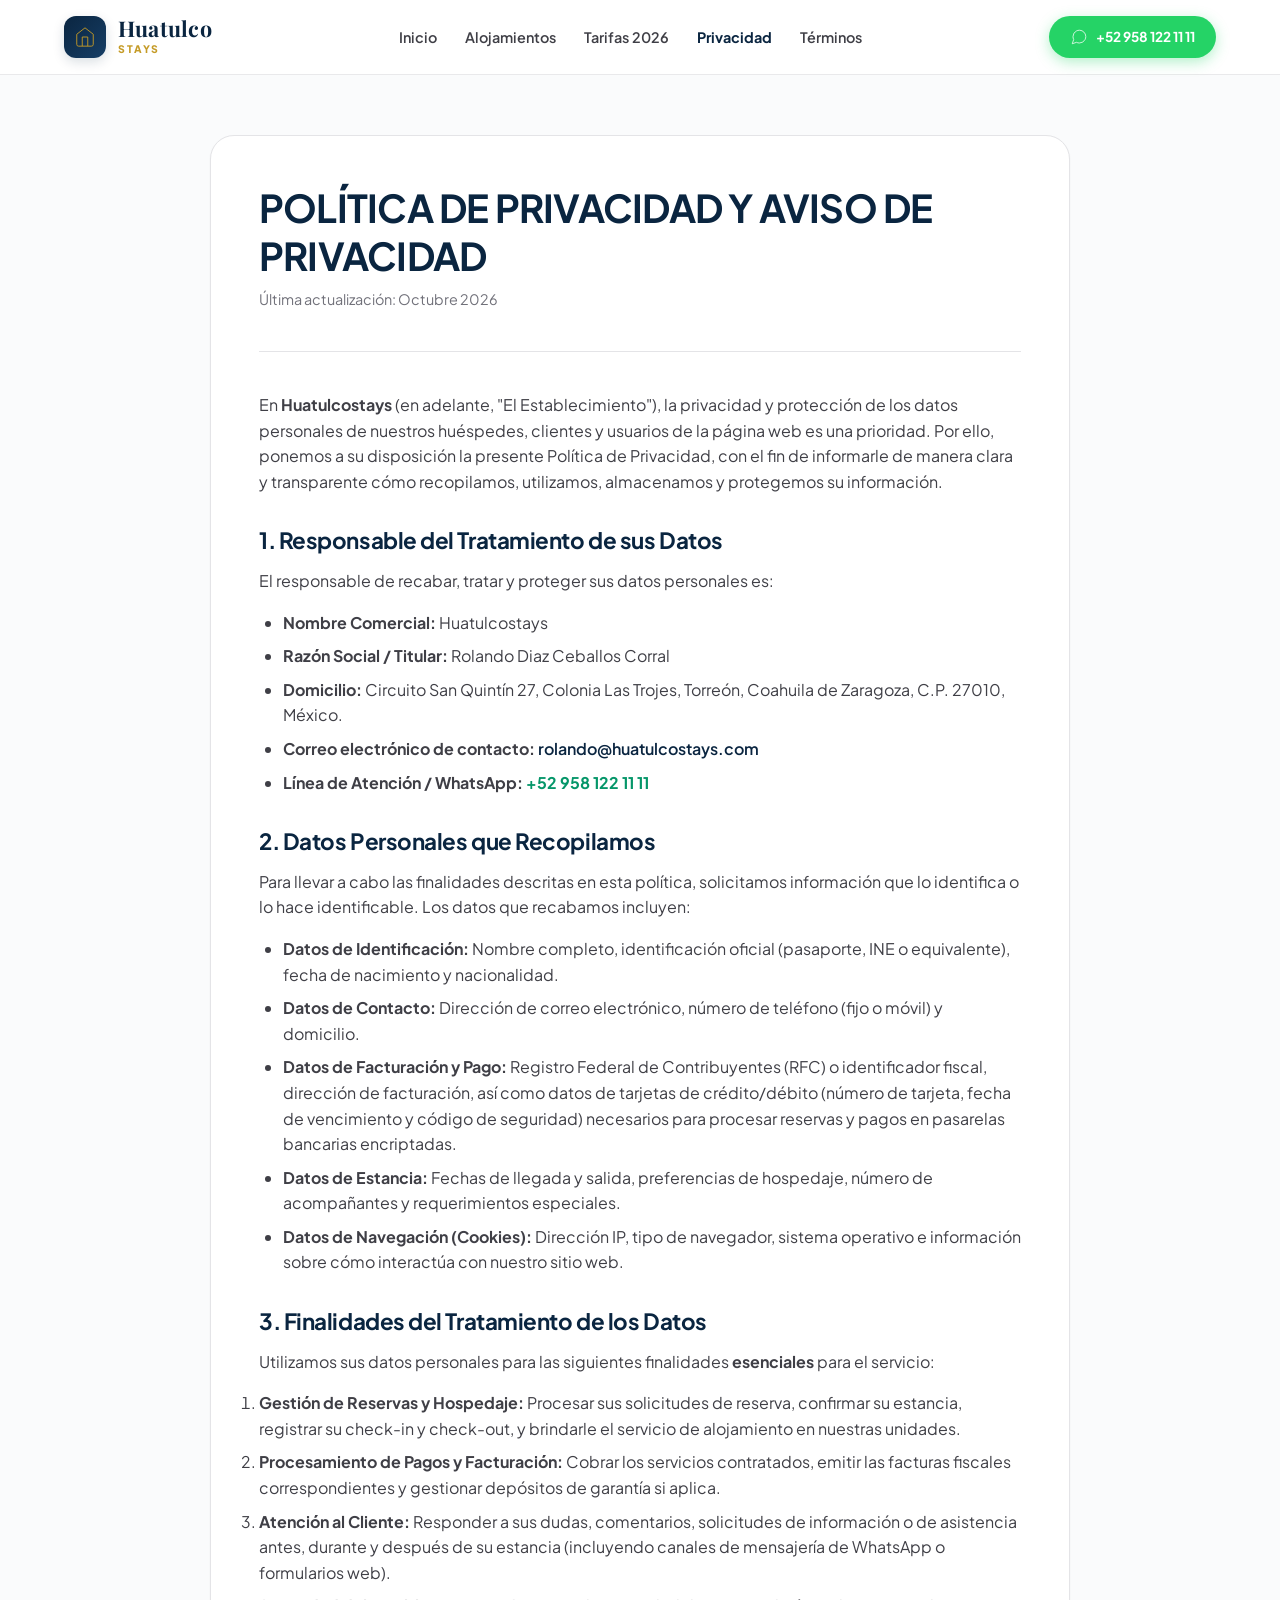
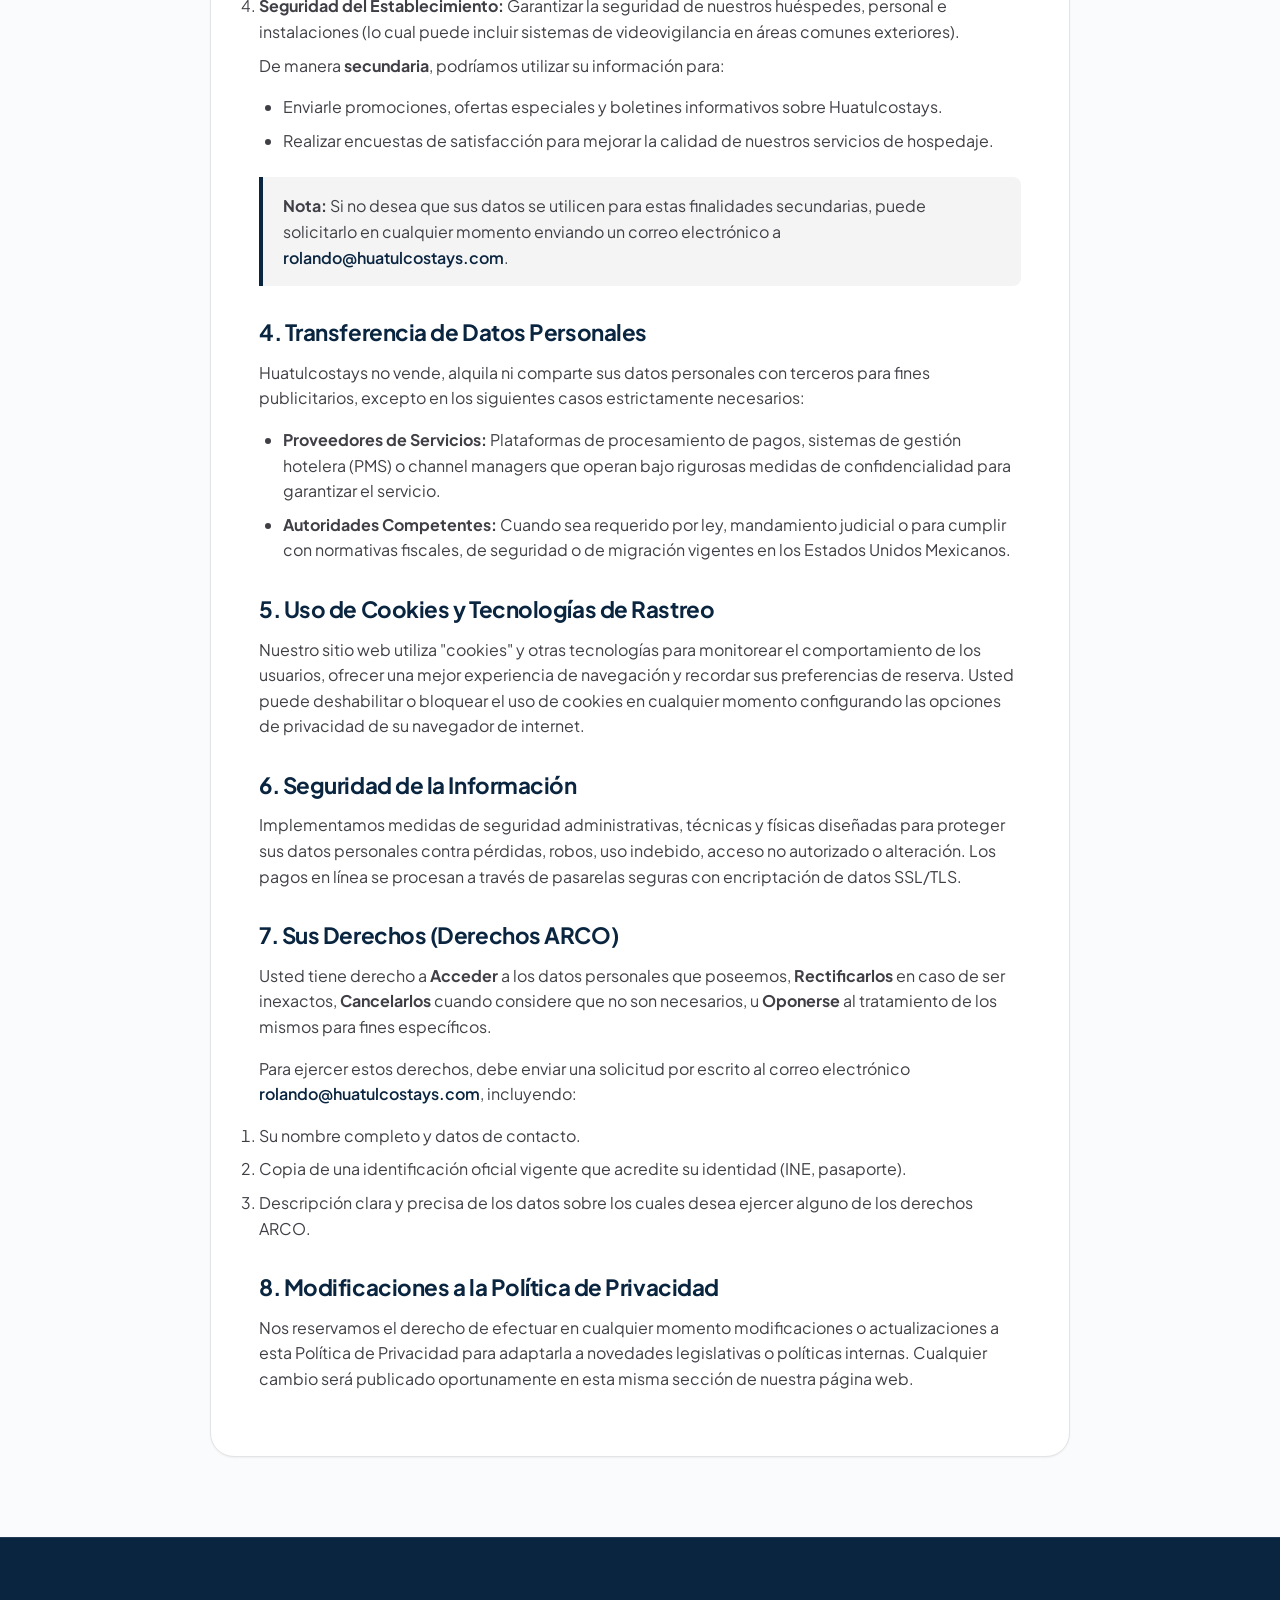
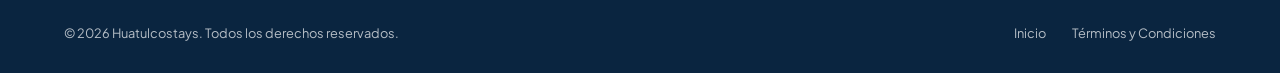
==== privacidad.html @ 8b910cc4 "feat: rebrand to Huatulcostays, apply Google prices to all tables/cards, update Rolando legal identi" ====
<!DOCTYPE html>
<html lang="es">
<head>
  <meta charset="UTF-8">
  <meta name="viewport" content="width=device-width, initial-scale=1.0">
  <title>Política de Privacidad | Huatulcostays</title>
  <meta name="description" content="Política de Privacidad y Aviso de Privacidad de Huatulcostays conforme a la Ley Federal de Protección de Datos Personales en Posesión de los Particulares (LFPDPPP).">
  <meta name="robots" content="index, follow">
  
  <link rel="preconnect" href="https://fonts.googleapis.com">
  <link rel="preconnect" href="https://fonts.gstatic.com" crossorigin>
  <link href="https://fonts.googleapis.com/css2?family=Playfair+Display:ital,wght@0,600;0,700;1,600&family=Plus+Jakarta+Sans:wght@400;500;600;700;800&display=swap" rel="stylesheet">
  
  <link rel="stylesheet" href="styles.css">
</head>
<body>

  <!-- Navigation -->
  <nav class="navbar">
    <div class="container nav-inner">
      <a href="index.html" class="brand-logo">
        <div class="brand-icon">
          <svg width="22" height="22" viewBox="0 0 24 24" fill="none" stroke="currentColor" strokeWidth="2.2" strokeLinecap="round" strokeLinejoin="round">
            <path d="M3 9l9-7 9 7v11a2 2 0 0 1-2 2H5a2 2 0 0 1-2-2z"></path>
            <polyline points="9 22 9 12 15 12 15 22"></polyline>
          </svg>
        </div>
        <div class="brand-text">
          <span class="brand-title">Huatulco</span>
          <span class="brand-sub">stays</span>
        </div>
      </a>

      <ul class="nav-links">
        <li><a href="index.html" class="nav-link">Inicio</a></li>
        <li><a href="index.html#alojamientos" class="nav-link">Alojamientos</a></li>
        <li><a href="index.html#tarifas" class="nav-link">Tarifas 2026</a></li>
        <li><a href="privacidad.html" class="nav-link" style="color: var(--color-primary); font-weight: 700;">Privacidad</a></li>
        <li><a href="terminos.html" class="nav-link">Términos</a></li>
      </ul>

      <a href="https://wa.me/529581221111" target="_blank" rel="noopener noreferrer" class="nav-cta">
        <svg width="18" height="18" viewBox="0 0 24 24" fill="none" stroke="currentColor" strokeWidth="2.5" strokeLinecap="round" strokeLinejoin="round">
          <path d="M21 11.5a8.38 8.38 0 0 1-.9 3.8 8.5 8.5 0 0 1-7.6 4.7 8.38 8.38 0 0 1-3.8-.9L3 21l1.9-5.7a8.38 8.38 0 0 1-.9-3.8 8.5 8.5 0 0 1 4.7-7.6 8.38 8.38 0 0 1 3.8-.9h.5a8.48 8.48 0 0 1 8 8v.5z"></path>
        </svg>
        <span>+52 958 122 11 11</span>
      </a>
    </div>
  </nav>

  <!-- Legal Content -->
  <main class="legal-page">
    <div class="container">
      <div class="legal-content" style="margin: 0 auto; max-width: 860px;">
        <div class="legal-header">
          <h1>POLÍTICA DE PRIVACIDAD Y AVISO DE PRIVACIDAD</h1>
          <p>Última actualización: Octubre 2026</p>
        </div>

        <p>
          En <strong>Huatulcostays</strong> (en adelante, "El Establecimiento"), la privacidad y protección de los datos personales de nuestros huéspedes, clientes y usuarios de la página web es una prioridad. Por ello, ponemos a su disposición la presente Política de Privacidad, con el fin de informarle de manera clara y transparente cómo recopilamos, utilizamos, almacenamos y protegemos su información.
        </p>

        <h2>1. Responsable del Tratamiento de sus Datos</h2>
        <p>El responsable de recabar, tratar y proteger sus datos personales es:</p>
        <ul>
          <li><strong>Nombre Comercial:</strong> Huatulcostays</li>
          <li><strong>Razón Social / Titular:</strong> Rolando Diaz Ceballos Corral</li>
          <li><strong>Domicilio:</strong> Circuito San Quintín 27, Colonia Las Trojes, Torreón, Coahuila de Zaragoza, C.P. 27010, México.</li>
          <li><strong>Correo electrónico de contacto:</strong> <a href="mailto:rolando@huatulcostays.com" style="color: var(--color-primary); font-weight: 600;">rolando@huatulcostays.com</a></li>
          <li><strong>Línea de Atención / WhatsApp:</strong> <a href="https://wa.me/529581221111" target="_blank" rel="noopener noreferrer" style="color: var(--color-emerald); font-weight: 700;">+52 958 122 11 11</a></li>
        </ul>

        <h2>2. Datos Personales que Recopilamos</h2>
        <p>Para llevar a cabo las finalidades descritas en esta política, solicitamos información que lo identifica o lo hace identificable. Los datos que recabamos incluyen:</p>
        <ul>
          <li><strong>Datos de Identificación:</strong> Nombre completo, identificación oficial (pasaporte, INE o equivalente), fecha de nacimiento y nacionalidad.</li>
          <li><strong>Datos de Contacto:</strong> Dirección de correo electrónico, número de teléfono (fijo o móvil) y domicilio.</li>
          <li><strong>Datos de Facturación y Pago:</strong> Registro Federal de Contribuyentes (RFC) o identificador fiscal, dirección de facturación, así como datos de tarjetas de crédito/débito (número de tarjeta, fecha de vencimiento y código de seguridad) necesarios para procesar reservas y pagos en pasarelas bancarias encriptadas.</li>
          <li><strong>Datos de Estancia:</strong> Fechas de llegada y salida, preferencias de hospedaje, número de acompañantes y requerimientos especiales.</li>
          <li><strong>Datos de Navegación (Cookies):</strong> Dirección IP, tipo de navegador, sistema operativo e información sobre cómo interactúa con nuestro sitio web.</li>
        </ul>

        <h2>3. Finalidades del Tratamiento de los Datos</h2>
        <p>Utilizamos sus datos personales para las siguientes finalidades <strong>esenciales</strong> para el servicio:</p>
        <ol>
          <li><strong>Gestión de Reservas y Hospedaje:</strong> Procesar sus solicitudes de reserva, confirmar su estancia, registrar su check-in y check-out, y brindarle el servicio de alojamiento en nuestras unidades.</li>
          <li><strong>Procesamiento de Pagos y Facturación:</strong> Cobrar los servicios contratados, emitir las facturas fiscales correspondientes y gestionar depósitos de garantía si aplica.</li>
          <li><strong>Atención al Cliente:</strong> Responder a sus dudas, comentarios, solicitudes de información o de asistencia antes, durante y después de su estancia (incluyendo canales de mensajería de WhatsApp o formularios web).</li>
          <li><strong>Seguridad del Establecimiento:</strong> Garantizar la seguridad de nuestros huéspedes, personal e instalaciones (lo cual puede incluir sistemas de videovigilancia en áreas comunes exteriores).</li>
        </ol>

        <p>De manera <strong>secundaria</strong>, podríamos utilizar su información para:</p>
        <ul>
          <li>Enviarle promociones, ofertas especiales y boletines informativos sobre Huatulcostays.</li>
          <li>Realizar encuestas de satisfacción para mejorar la calidad de nuestros servicios de hospedaje.</li>
        </ul>

        <div style="background-color: var(--color-zinc-100); border-left: 4px solid var(--color-primary); margin: 1.5rem 0; padding: 1rem 1.25rem; border-radius: 0 8px 8px 0;">
          <strong>Nota:</strong> Si no desea que sus datos se utilicen para estas finalidades secundarias, puede solicitarlo en cualquier momento enviando un correo electrónico a <a href="mailto:rolando@huatulcostays.com" style="color: var(--color-primary); font-weight: 600;">rolando@huatulcostays.com</a>.
        </div>

        <h2>4. Transferencia de Datos Personales</h2>
        <p>Huatulcostays no vende, alquila ni comparte sus datos personales con terceros para fines publicitarios, excepto en los siguientes casos estrictamente necesarios:</p>
        <ul>
          <li><strong>Proveedores de Servicios:</strong> Plataformas de procesamiento de pagos, sistemas de gestión hotelera (PMS) o channel managers que operan bajo rigurosas medidas de confidencialidad para garantizar el servicio.</li>
          <li><strong>Autoridades Competentes:</strong> Cuando sea requerido por ley, mandamiento judicial o para cumplir con normativas fiscales, de seguridad o de migración vigentes en los Estados Unidos Mexicanos.</li>
        </ul>

        <h2>5. Uso de Cookies y Tecnologías de Rastreo</h2>
        <p>
          Nuestro sitio web utiliza "cookies" y otras tecnologías para monitorear el comportamiento de los usuarios, ofrecer una mejor experiencia de navegación y recordar sus preferencias de reserva. Usted puede deshabilitar o bloquear el uso de cookies en cualquier momento configurando las opciones de privacidad de su navegador de internet.
        </p>

        <h2>6. Seguridad de la Información</h2>
        <p>
          Implementamos medidas de seguridad administrativas, técnicas y físicas diseñadas para proteger sus datos personales contra pérdidas, robos, uso indebido, acceso no autorizado o alteración. Los pagos en línea se procesan a través de pasarelas seguras con encriptación de datos SSL/TLS.
        </p>

        <h2>7. Sus Derechos (Derechos ARCO)</h2>
        <p>
          Usted tiene derecho a <strong>Acceder</strong> a los datos personales que poseemos, <strong>Rectificarlos</strong> en caso de ser inexactos, <strong>Cancelarlos</strong> cuando considere que no son necesarios, u <strong>Oponerse</strong> al tratamiento de los mismos para fines específicos.
        </p>
        <p>
          Para ejercer estos derechos, debe enviar una solicitud por escrito al correo electrónico <a href="mailto:rolando@huatulcostays.com" style="color: var(--color-primary); font-weight: 600;">rolando@huatulcostays.com</a>, incluyendo:
        </p>
        <ol>
          <li>Su nombre completo y datos de contacto.</li>
          <li>Copia de una identificación oficial vigente que acredite su identidad (INE, pasaporte).</li>
          <li>Descripción clara y precisa de los datos sobre los cuales desea ejercer alguno de los derechos ARCO.</li>
        </ol>

        <h2>8. Modificaciones a la Política de Privacidad</h2>
        <p>
          Nos reservamos el derecho de efectuar en cualquier momento modificaciones o actualizaciones a esta Política de Privacidad para adaptarla a novedades legislativas o políticas internas. Cualquier cambio será publicado oportunamente en esta misma sección de nuestra página web.
        </p>
      </div>
    </div>
  </main>

  <!-- Footer -->
  <footer class="footer">
    <div class="container">
      <div class="footer-bottom">
        <div>
          © 2026 Huatulcostays. Todos los derechos reservados.
        </div>
        <div>
          <a href="index.html" style="color: rgba(255,255,255,0.7); margin-right: 1.5rem;">Inicio</a>
          <a href="terminos.html" style="color: rgba(255,255,255,0.7);">Términos y Condiciones</a>
        </div>
      </div>
    </div>
  </footer>

</body>
</html>
---- styles.css ----
/* ==========================================================================
   HUATULCOSTAYS - STYLES
   Modern Coastal Luxury Resort & Hospitality
   ========================================================================== */

:root {
  --color-primary: #0a2540;
  --color-primary-light: #163e66;
  --color-primary-dark: #061727;
  --color-accent: #c59b27;
  --color-accent-light: #dfb743;
  --color-accent-soft: rgba(197, 155, 39, 0.12);
  --color-emerald: #059669;
  --color-emerald-light: #10b981;
  --color-emerald-soft: rgba(5, 150, 105, 0.1);
  --color-dark: #0f172a;
  --color-zinc-900: #18181b;
  --color-zinc-700: #3f3f46;
  --color-zinc-500: #71717a;
  --color-zinc-300: #d4d4d8;
  --color-zinc-200: #e4e4e7;
  --color-zinc-100: #f4f4f5;
  --color-zinc-50: #fafafa;
  --color-white: #ffffff;
  
  --font-sans: 'Plus Jakarta Sans', system-ui, -apple-system, BlinkMacSystemFont, 'Segoe UI', Roboto, sans-serif;
  --font-serif: 'Playfair Display', Georgia, serif;
  
  --shadow-sm: 0 1px 2px 0 rgba(0, 0, 0, 0.05);
  --shadow-md: 0 4px 6px -1px rgba(0, 0, 0, 0.08), 0 2px 4px -2px rgba(0, 0, 0, 0.05);
  --shadow-lg: 0 10px 25px -3px rgba(10, 37, 64, 0.12), 0 4px 6px -4px rgba(10, 37, 64, 0.08);
  --shadow-xl: 0 20px 35px -5px rgba(10, 37, 64, 0.16);
  
  --radius-sm: 8px;
  --radius-md: 12px;
  --radius-lg: 18px;
  --radius-xl: 24px;
  --radius-full: 9999px;
  
  --transition: all 0.25s cubic-bezier(0.16, 1, 0.3, 1);
}

*, *::before, *::after {
  box-sizing: border-box;
  margin: 0;
  padding: 0;
}

html {
  scroll-behavior: smooth;
  font-size: 16px;
  -webkit-text-size-adjust: 100%;
}

body {
  font-family: var(--font-sans);
  background-color: #fafbfc;
  color: var(--color-zinc-700);
  line-height: 1.6;
  -webkit-font-smoothing: antialiased;
  -moz-osx-font-smoothing: grayscale;
  overflow-x: hidden;
}

/* Typography */
h1, h2, h3, h4, h5, h6 {
  color: var(--color-primary);
  font-weight: 700;
  line-height: 1.25;
  letter-spacing: -0.02em;
}

.font-serif {
  font-family: var(--font-serif);
}

p {
  color: var(--color-zinc-700);
  margin-bottom: 1rem;
}

a {
  color: inherit;
  text-decoration: none;
  transition: var(--transition);
}

img {
  max-width: 100%;
  height: auto;
  display: block;
}

.container {
  width: 100%;
  max-width: 1200px;
  margin-left: auto;
  margin-right: auto;
  padding-left: 1.5rem;
  padding-right: 1.5rem;
}

/* Topbar */
.topbar {
  background: var(--color-primary-dark);
  color: rgba(255, 255, 255, 0.85);
  font-size: 0.8rem;
  padding: 0.5rem 0;
  border-bottom: 1px solid rgba(255, 255, 255, 0.08);
}

.topbar-inner {
  display: flex;
  align-items: center;
  justify-content: space-between;
  flex-wrap: wrap;
  gap: 0.5rem;
}

.topbar-highlight {
  color: var(--color-accent-light);
  font-weight: 700;
}

/* Navbar */
.navbar {
  position: sticky;
  top: 0;
  left: 0;
  width: 100%;
  background: rgba(255, 255, 255, 0.96);
  backdrop-filter: blur(16px);
  -webkit-backdrop-filter: blur(16px);
  border-bottom: 1px solid rgba(228, 228, 231, 0.8);
  z-index: 1000;
  transition: var(--transition);
}

.nav-inner {
  display: flex;
  align-items: center;
  justify-content: space-between;
  height: 74px;
}

.brand-logo {
  display: flex;
  align-items: center;
  gap: 0.75rem;
}

.brand-icon {
  width: 42px;
  height: 42px;
  background: linear-gradient(135deg, var(--color-primary), var(--color-primary-light));
  color: var(--color-accent);
  border-radius: var(--radius-md);
  display: flex;
  align-items: center;
  justify-content: center;
  box-shadow: 0 4px 12px rgba(10, 37, 64, 0.15);
}

.brand-text {
  display: flex;
  flex-direction: column;
}

.brand-title {
  font-family: var(--font-serif);
  font-size: 1.35rem;
  font-weight: 700;
  color: var(--color-primary);
  line-height: 1.1;
  letter-spacing: 0.01em;
}

.brand-sub {
  font-size: 0.65rem;
  font-weight: 800;
  text-transform: uppercase;
  letter-spacing: 0.18em;
  color: var(--color-accent);
}

.nav-links {
  display: flex;
  align-items: center;
  gap: 1.75rem;
  list-style: none;
}

.nav-link {
  font-size: 0.9rem;
  font-weight: 600;
  color: var(--color-zinc-700);
}

.nav-link:hover {
  color: var(--color-primary);
}

.nav-cta {
  display: inline-flex;
  align-items: center;
  gap: 0.5rem;
  background: #25D366;
  color: var(--color-white);
  padding: 0.65rem 1.3rem;
  border-radius: var(--radius-full);
  font-size: 0.85rem;
  font-weight: 700;
  box-shadow: 0 4px 14px rgba(37, 211, 102, 0.35);
  transition: var(--transition);
}

.nav-cta:hover {
  background: #20ba59;
  transform: translateY(-2px);
  box-shadow: 0 6px 18px rgba(37, 211, 102, 0.45);
}

/* Hero Section */
.hero {
  position: relative;
  padding: 80px 0 70px 0;
  background: linear-gradient(180deg, #f0f4f8 0%, #fafbfc 100%);
  overflow: hidden;
}

.hero-grid {
  display: grid;
  grid-template-columns: 1.15fr 0.85fr;
  gap: 3.5rem;
  align-items: center;
}

.hero-tag {
  display: inline-flex;
  align-items: center;
  gap: 0.5rem;
  background: var(--color-accent-soft);
  color: #926f12;
  border: 1px solid rgba(197, 155, 39, 0.25);
  padding: 0.4rem 1rem;
  border-radius: var(--radius-full);
  font-size: 0.78rem;
  font-weight: 800;
  text-transform: uppercase;
  letter-spacing: 0.08em;
  margin-bottom: 1.25rem;
}

.hero-title {
  font-size: 3.2rem;
  font-weight: 800;
  color: var(--color-primary);
  margin-bottom: 1.25rem;
  line-height: 1.15;
}

.hero-title span {
  font-family: var(--font-serif);
  font-weight: 600;
  font-style: italic;
  color: var(--color-accent);
}

.hero-desc {
  font-size: 1.15rem;
  color: var(--color-zinc-500);
  margin-bottom: 2rem;
  line-height: 1.7;
}

.hero-actions {
  display: flex;
  align-items: center;
  gap: 1rem;
  flex-wrap: wrap;
  margin-bottom: 2.5rem;
}

.btn-primary {
  display: inline-flex;
  align-items: center;
  gap: 0.65rem;
  background: #25D366;
  color: var(--color-white);
  padding: 0.95rem 1.85rem;
  border-radius: var(--radius-full);
  font-size: 1rem;
  font-weight: 700;
  box-shadow: 0 10px 25px -4px rgba(37, 211, 102, 0.45);
  transition: var(--transition);
  cursor: pointer;
}

.btn-primary:hover {
  background: #20ba59;
  transform: translateY(-2px);
  box-shadow: 0 12px 30px -4px rgba(37, 211, 102, 0.55);
}

.btn-secondary {
  display: inline-flex;
  align-items: center;
  gap: 0.5rem;
  background: var(--color-white);
  color: var(--color-primary);
  border: 1px solid var(--color-zinc-300);
  padding: 0.95rem 1.85rem;
  border-radius: var(--radius-full);
  font-size: 1rem;
  font-weight: 700;
  box-shadow: var(--shadow-sm);
  transition: var(--transition);
}

.btn-secondary:hover {
  background: var(--color-zinc-50);
  border-color: var(--color-zinc-900);
  transform: translateY(-2px);
}

/* Hero Showcase Card */
.hero-showcase {
  position: relative;
}

.showcase-card {
  position: relative;
  border-radius: var(--radius-xl);
  overflow: hidden;
  box-shadow: var(--shadow-xl);
  border: 4px solid var(--color-white);
}

.showcase-card img {
  width: 100%;
  height: 420px;
  object-fit: cover;
  transition: transform 0.6s ease;
}

.showcase-card:hover img {
  transform: scale(1.03);
}

.showcase-floating-badge {
  position: absolute;
  bottom: 1.25rem;
  left: 1.25rem;
  right: 1.25rem;
  background: rgba(10, 37, 64, 0.88);
  backdrop-filter: blur(12px);
  color: var(--color-white);
  padding: 1.25rem;
  border-radius: var(--radius-lg);
  border: 1px solid rgba(255, 255, 255, 0.15);
}

.showcase-floating-badge h4 {
  color: var(--color-white);
  font-size: 1.1rem;
  margin-bottom: 0.25rem;
}

.showcase-floating-badge p {
  color: rgba(255, 255, 255, 0.8);
  font-size: 0.85rem;
  margin-bottom: 0;
}

/* Sections */
.section {
  padding: 80px 0;
}

.section-alt {
  background: var(--color-white);
  border-top: 1px solid var(--color-zinc-200);
  border-bottom: 1px solid var(--color-zinc-200);
}

.section-header {
  text-align: center;
  max-width: 720px;
  margin: 0 auto 3.5rem auto;
}

.section-tag {
  display: inline-block;
  font-size: 0.75rem;
  font-weight: 800;
  text-transform: uppercase;
  letter-spacing: 0.15em;
  color: var(--color-accent);
  margin-bottom: 0.75rem;
}

.section-title {
  font-size: 2.4rem;
  margin-bottom: 0.85rem;
  color: var(--color-primary);
}

.section-desc {
  font-size: 1.05rem;
  color: var(--color-zinc-500);
}

/* Highlights / Amenities Grid */
.amenities-bar {
  display: grid;
  grid-template-columns: repeat(auto-fit, minmax(180px, 1fr));
  gap: 1.25rem;
  margin-bottom: 3rem;
}

.amenity-pill {
  background: var(--color-white);
  border: 1px solid var(--color-zinc-200);
  border-radius: var(--radius-lg);
  padding: 1.25rem 1rem;
  text-align: center;
  box-shadow: var(--shadow-sm);
  transition: var(--transition);
}

.amenity-pill:hover {
  transform: translateY(-3px);
  border-color: var(--color-primary);
  box-shadow: var(--shadow-md);
}

.amenity-icon {
  font-size: 1.8rem;
  margin-bottom: 0.5rem;
}

.amenity-title {
  font-size: 0.88rem;
  font-weight: 700;
  color: var(--color-primary);
}

/* Accommodations Cards */
.accommodations-grid {
  display: grid;
  grid-template-columns: repeat(auto-fit, minmax(340px, 1fr));
  gap: 2rem;
}

.room-card {
  background: var(--color-white);
  border: 1px solid var(--color-zinc-200);
  border-radius: var(--radius-xl);
  overflow: hidden;
  box-shadow: var(--shadow-sm);
  transition: var(--transition);
  display: flex;
  flex-direction: column;
}

.room-card:hover {
  transform: translateY(-6px);
  box-shadow: var(--shadow-xl);
  border-color: rgba(10, 37, 64, 0.25);
}

.room-image-wrap {
  position: relative;
  height: 240px;
  overflow: hidden;
  background: #e2e8f0;
}

.room-image-wrap img {
  width: 100%;
  height: 100%;
  object-fit: cover;
  transition: transform 0.5s ease;
}

.room-card:hover .room-image-wrap img {
  transform: scale(1.05);
}

.room-badge {
  position: absolute;
  top: 1rem;
  right: 1rem;
  background: rgba(10, 37, 64, 0.85);
  backdrop-filter: blur(8px);
  color: var(--color-white);
  font-size: 0.75rem;
  font-weight: 800;
  padding: 0.35rem 0.85rem;
  border-radius: var(--radius-full);
  letter-spacing: 0.05em;
  text-transform: uppercase;
}

.room-body {
  padding: 1.75rem;
  display: flex;
  flex-direction: column;
  flex-grow: 1;
}

.room-title {
  font-size: 1.4rem;
  margin-bottom: 0.5rem;
  color: var(--color-primary);
}

.room-features {
  list-style: none;
  margin: 1rem 0 1.5rem 0;
  display: flex;
  flex-direction: column;
  gap: 0.45rem;
  flex-grow: 1;
}

.room-features li {
  font-size: 0.86rem;
  color: var(--color-zinc-700);
  display: flex;
  align-items: center;
  gap: 0.5rem;
}

.room-features li svg {
  color: var(--color-emerald);
  flex-shrink: 0;
}

.room-pricing-box {
  background: var(--color-zinc-50);
  border: 1px solid var(--color-zinc-200);
  border-radius: var(--radius-md);
  padding: 1rem;
  margin-bottom: 1.25rem;
}

.room-pricing-header {
  font-size: 0.72rem;
  font-weight: 800;
  text-transform: uppercase;
  letter-spacing: 0.08em;
  color: var(--color-zinc-500);
  margin-bottom: 0.4rem;
}

.room-price-val {
  font-size: 1.35rem;
  font-weight: 800;
  color: var(--color-primary);
}

.room-price-val span {
  font-size: 0.8rem;
  font-weight: 500;
  color: var(--color-zinc-500);
}

.room-pricing-tiers {
  display: flex;
  justify-content: space-between;
  margin-top: 0.5rem;
  padding-top: 0.5rem;
  border-top: 1px dashed var(--color-zinc-200);
  font-size: 0.75rem;
  color: var(--color-zinc-500);
}

.btn-book {
  display: flex;
  align-items: center;
  justify-content: center;
  gap: 0.5rem;
  width: 100%;
  background: #25D366;
  color: var(--color-white);
  padding: 0.85rem 1rem;
  border-radius: var(--radius-lg);
  font-size: 0.92rem;
  font-weight: 700;
  box-shadow: 0 4px 12px rgba(37, 211, 102, 0.28);
  transition: var(--transition);
}

.btn-book:hover {
  background: #20ba59;
  transform: translateY(-2px);
  box-shadow: 0 6px 16px rgba(37, 211, 102, 0.4);
}

/* Pricing Table */
.pricing-table-wrap {
  background: var(--color-white);
  border: 1px solid var(--color-zinc-200);
  border-radius: var(--radius-xl);
  overflow: hidden;
  box-shadow: var(--shadow-md);
  margin-bottom: 2rem;
}

.pricing-table {
  width: 100%;
  border-collapse: collapse;
  text-align: center;
}

.pricing-table th {
  background: var(--color-primary);
  color: var(--color-white);
  padding: 1.1rem 1rem;
  font-size: 0.88rem;
  font-weight: 700;
  letter-spacing: 0.03em;
}

.pricing-table td {
  padding: 1rem;
  border-bottom: 1px solid var(--color-zinc-200);
  font-size: 0.92rem;
  color: var(--color-zinc-700);
}

.pricing-table tr:last-child td {
  border-bottom: none;
}

.pricing-table tr:nth-child(even) {
  background: #f8fafc;
}

.pricing-notes {
  background: #f8fafc;
  border: 1px solid var(--color-zinc-200);
  border-radius: var(--radius-lg);
  padding: 1.5rem;
  font-size: 0.88rem;
  color: var(--color-zinc-700);
  display: grid;
  grid-template-columns: 1fr 1fr;
  gap: 1.5rem;
}

/* Reviews */
.reviews-grid {
  display: grid;
  grid-template-columns: repeat(auto-fit, minmax(280px, 1fr));
  gap: 1.5rem;
}

.review-card {
  background: var(--color-white);
  border: 1px solid var(--color-zinc-200);
  border-radius: var(--radius-lg);
  padding: 1.75rem;
  box-shadow: var(--shadow-sm);
  display: flex;
  flex-direction: column;
  justify-content: space-between;
}

.review-stars {
  color: #f59e0b;
  font-size: 1rem;
  margin-bottom: 0.75rem;
}

.review-text {
  font-style: italic;
  font-size: 0.95rem;
  color: var(--color-zinc-700);
  margin-bottom: 1rem;
}

.review-author {
  font-size: 0.82rem;
  font-weight: 700;
  color: var(--color-primary);
}

/* Facilities Gallery */
.gallery-grid {
  display: grid;
  grid-template-columns: repeat(auto-fit, minmax(260px, 1fr));
  gap: 1.25rem;
  margin-bottom: 2rem;
}

.gallery-item {
  position: relative;
  border-radius: var(--radius-lg);
  overflow: hidden;
  height: 220px;
  box-shadow: var(--shadow-sm);
}

.gallery-item img {
  width: 100%;
  height: 100%;
  object-fit: cover;
  transition: transform 0.5s ease;
}

.gallery-item:hover img {
  transform: scale(1.06);
}

.gallery-caption {
  position: absolute;
  bottom: 0;
  left: 0;
  width: 100%;
  padding: 1rem;
  background: linear-gradient(180deg, transparent 0%, rgba(10, 37, 64, 0.85) 100%);
  color: var(--color-white);
  font-size: 0.88rem;
  font-weight: 700;
}

/* Map Section */
.map-wrap {
  border-radius: var(--radius-xl);
  overflow: hidden;
  box-shadow: var(--shadow-md);
  border: 1px solid var(--color-zinc-200);
  height: 380px;
}

.map-wrap iframe {
  width: 100%;
  height: 100%;
  border: none;
}

/* Contact Card */
.contact-card {
  background: #f8fafc;
  border: 1px solid var(--color-zinc-200);
  border-radius: var(--radius-xl);
  padding: 3rem;
  display: grid;
  grid-template-columns: 1fr 1fr;
  gap: 3rem;
}

.contact-info-list {
  display: flex;
  flex-direction: column;
  gap: 1.25rem;
  margin-top: 1.5rem;
}

.contact-info-item {
  display: flex;
  align-items: flex-start;
  gap: 1rem;
}

.contact-info-icon {
  width: 42px;
  height: 42px;
  border-radius: var(--radius-md);
  background: var(--color-accent-soft);
  color: var(--color-accent);
  display: flex;
  align-items: center;
  justify-content: center;
  flex-shrink: 0;
}

.contact-info-text strong {
  display: block;
  font-size: 0.95rem;
  color: var(--color-primary);
}

.contact-info-text span,
.contact-info-text a {
  font-size: 0.9rem;
  color: var(--color-zinc-700);
}

.contact-action-box {
  background: var(--color-white);
  border: 1px solid var(--color-zinc-200);
  border-radius: var(--radius-lg);
  padding: 2.25rem;
  box-shadow: var(--shadow-sm);
  display: flex;
  flex-direction: column;
  justify-content: center;
}

/* Floating WhatsApp Button */
.whatsapp-float {
  position: fixed;
  bottom: 24px;
  right: 24px;
  z-index: 1000;
  background-color: #25D366;
  color: var(--color-white);
  padding: 0.85rem 1.4rem;
  border-radius: var(--radius-full);
  display: flex;
  align-items: center;
  gap: 0.65rem;
  font-size: 0.92rem;
  font-weight: 800;
  box-shadow: 0 10px 25px rgba(37, 211, 102, 0.5);
  transition: var(--transition);
  animation: pulseFloat 2.5s infinite;
}

.whatsapp-float:hover {
  background-color: #20ba59;
  transform: scale(1.05) translateY(-3px);
  box-shadow: 0 14px 30px rgba(37, 211, 102, 0.6);
}

@keyframes pulseFloat {
  0% { transform: scale(1); }
  50% { transform: scale(1.03); }
  100% { transform: scale(1); }
}

/* Footer */
.footer {
  background: var(--color-primary);
  color: rgba(255, 255, 255, 0.7);
  padding: 60px 0 30px 0;
  border-top: 1px solid rgba(255, 255, 255, 0.1);
}

.footer-top {
  display: grid;
  grid-template-columns: 2fr 1fr 1fr;
  gap: 3rem;
  padding-bottom: 40px;
  border-bottom: 1px solid rgba(255, 255, 255, 0.1);
}

.footer-brand .brand-title {
  color: var(--color-white);
}

.footer-brand p {
  color: rgba(255, 255, 255, 0.65);
  font-size: 0.88rem;
  margin-top: 1rem;
  max-width: 380px;
}

.footer-col h4 {
  color: var(--color-white);
  font-size: 0.95rem;
  margin-bottom: 1.25rem;
  text-transform: uppercase;
  letter-spacing: 0.05em;
}

.footer-links {
  list-style: none;
  display: flex;
  flex-direction: column;
  gap: 0.75rem;
}

.footer-links a {
  font-size: 0.85rem;
  color: rgba(255, 255, 255, 0.65);
}

.footer-links a:hover {
  color: var(--color-accent);
}

.footer-bottom {
  display: flex;
  align-items: center;
  justify-content: space-between;
  padding-top: 25px;
  font-size: 0.8rem;
  flex-wrap: wrap;
  gap: 1rem;
}

/* Legal Pages */
.legal-page {
  padding-top: 60px;
  padding-bottom: 80px;
}

.legal-header {
  margin-bottom: 2.5rem;
  border-bottom: 1px solid var(--color-zinc-200);
  padding-bottom: 1.5rem;
}

.legal-header h1 {
  font-size: 2.4rem;
  margin-bottom: 0.5rem;
}

.legal-header p {
  color: var(--color-zinc-500);
  font-size: 0.9rem;
}

.legal-content {
  max-width: 840px;
  background: var(--color-white);
  border: 1px solid var(--color-zinc-200);
  border-radius: var(--radius-xl);
  padding: 3rem;
  box-shadow: var(--shadow-sm);
}

.legal-content h2 {
  font-size: 1.4rem;
  margin-top: 2rem;
  margin-bottom: 0.85rem;
  color: var(--color-primary);
}

.legal-content ul {
  padding-left: 1.5rem;
  margin-bottom: 1.25rem;
}

.legal-content li {
  margin-bottom: 0.5rem;
}

/* Responsive */
@media (max-width: 960px) {
  .hero-grid {
    grid-template-columns: 1fr;
    gap: 2.5rem;
  }
  .hero-title {
    font-size: 2.5rem;
  }
  .contact-card {
    grid-template-columns: 1fr;
    padding: 2rem;
  }
  .pricing-notes {
    grid-template-columns: 1fr;
  }
  .footer-top {
    grid-template-columns: 1fr;
    gap: 2rem;
  }
  .nav-links {
    display: none;
  }
}
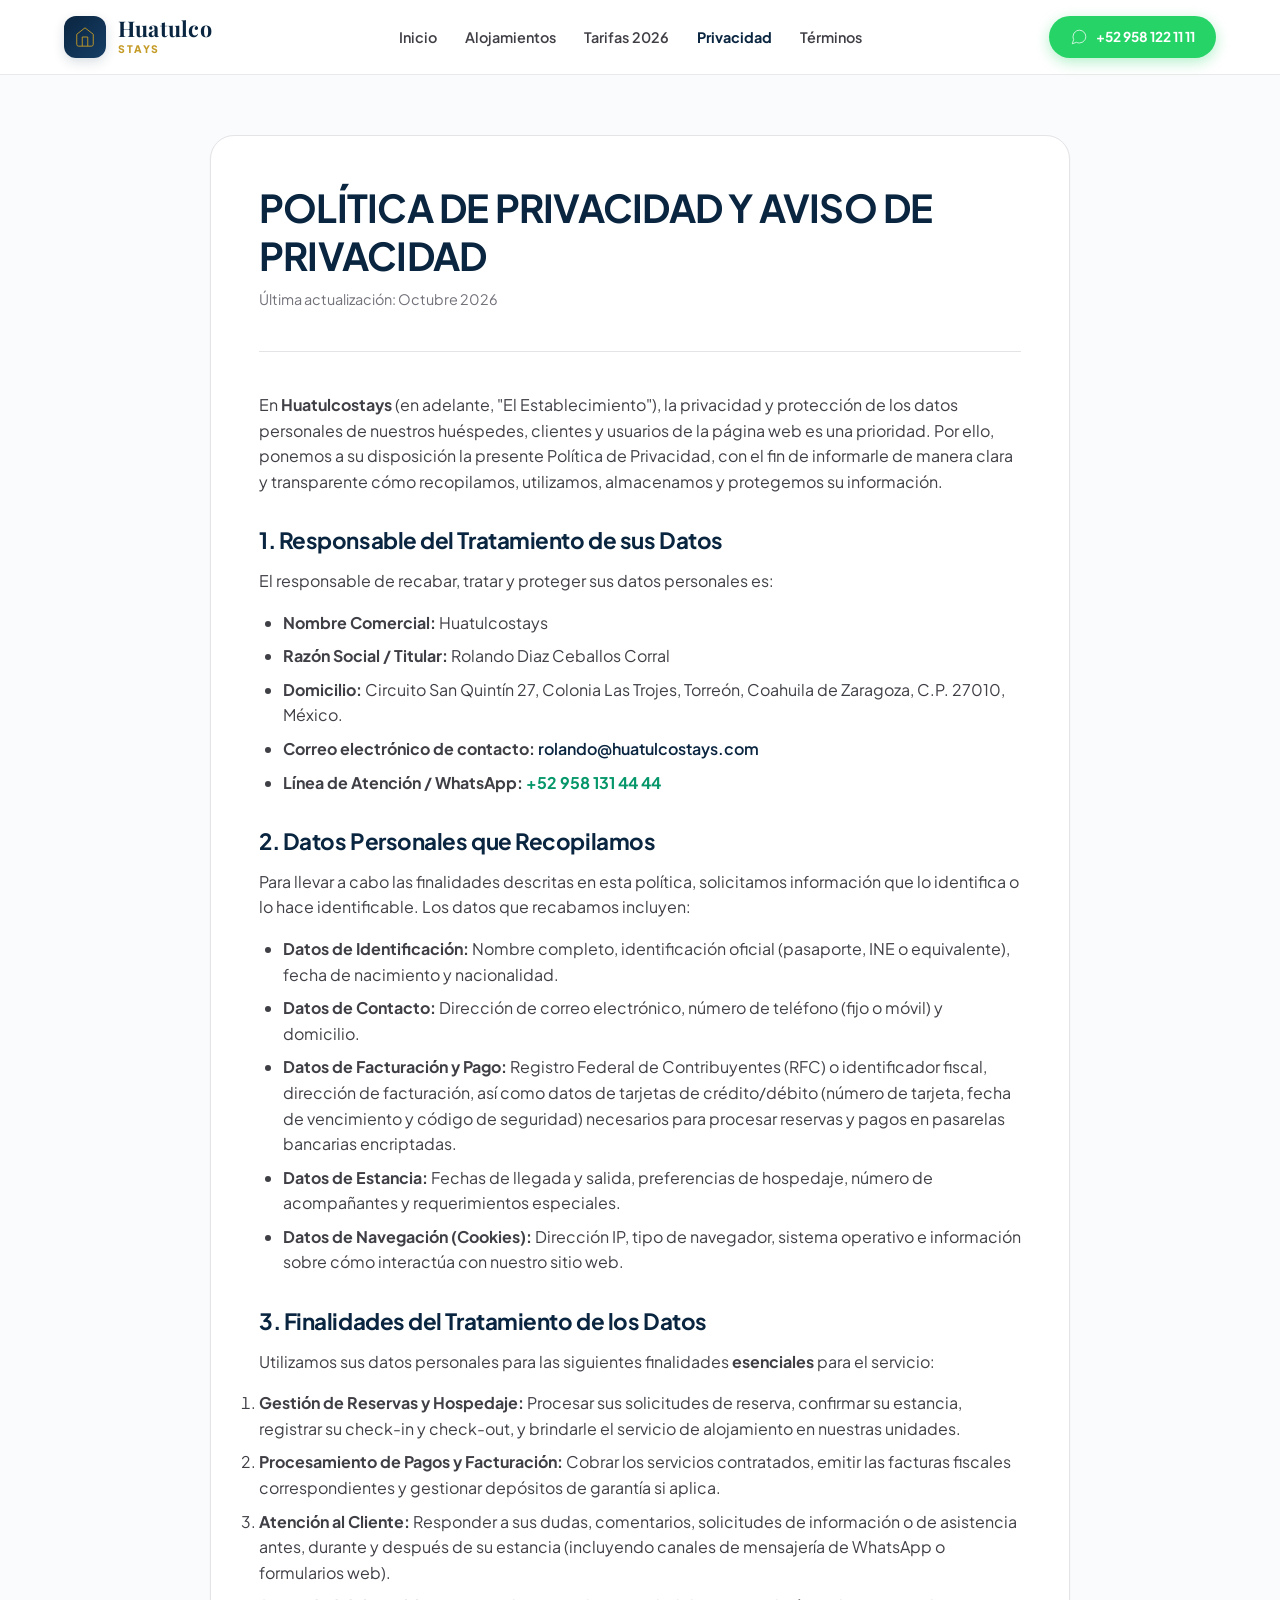
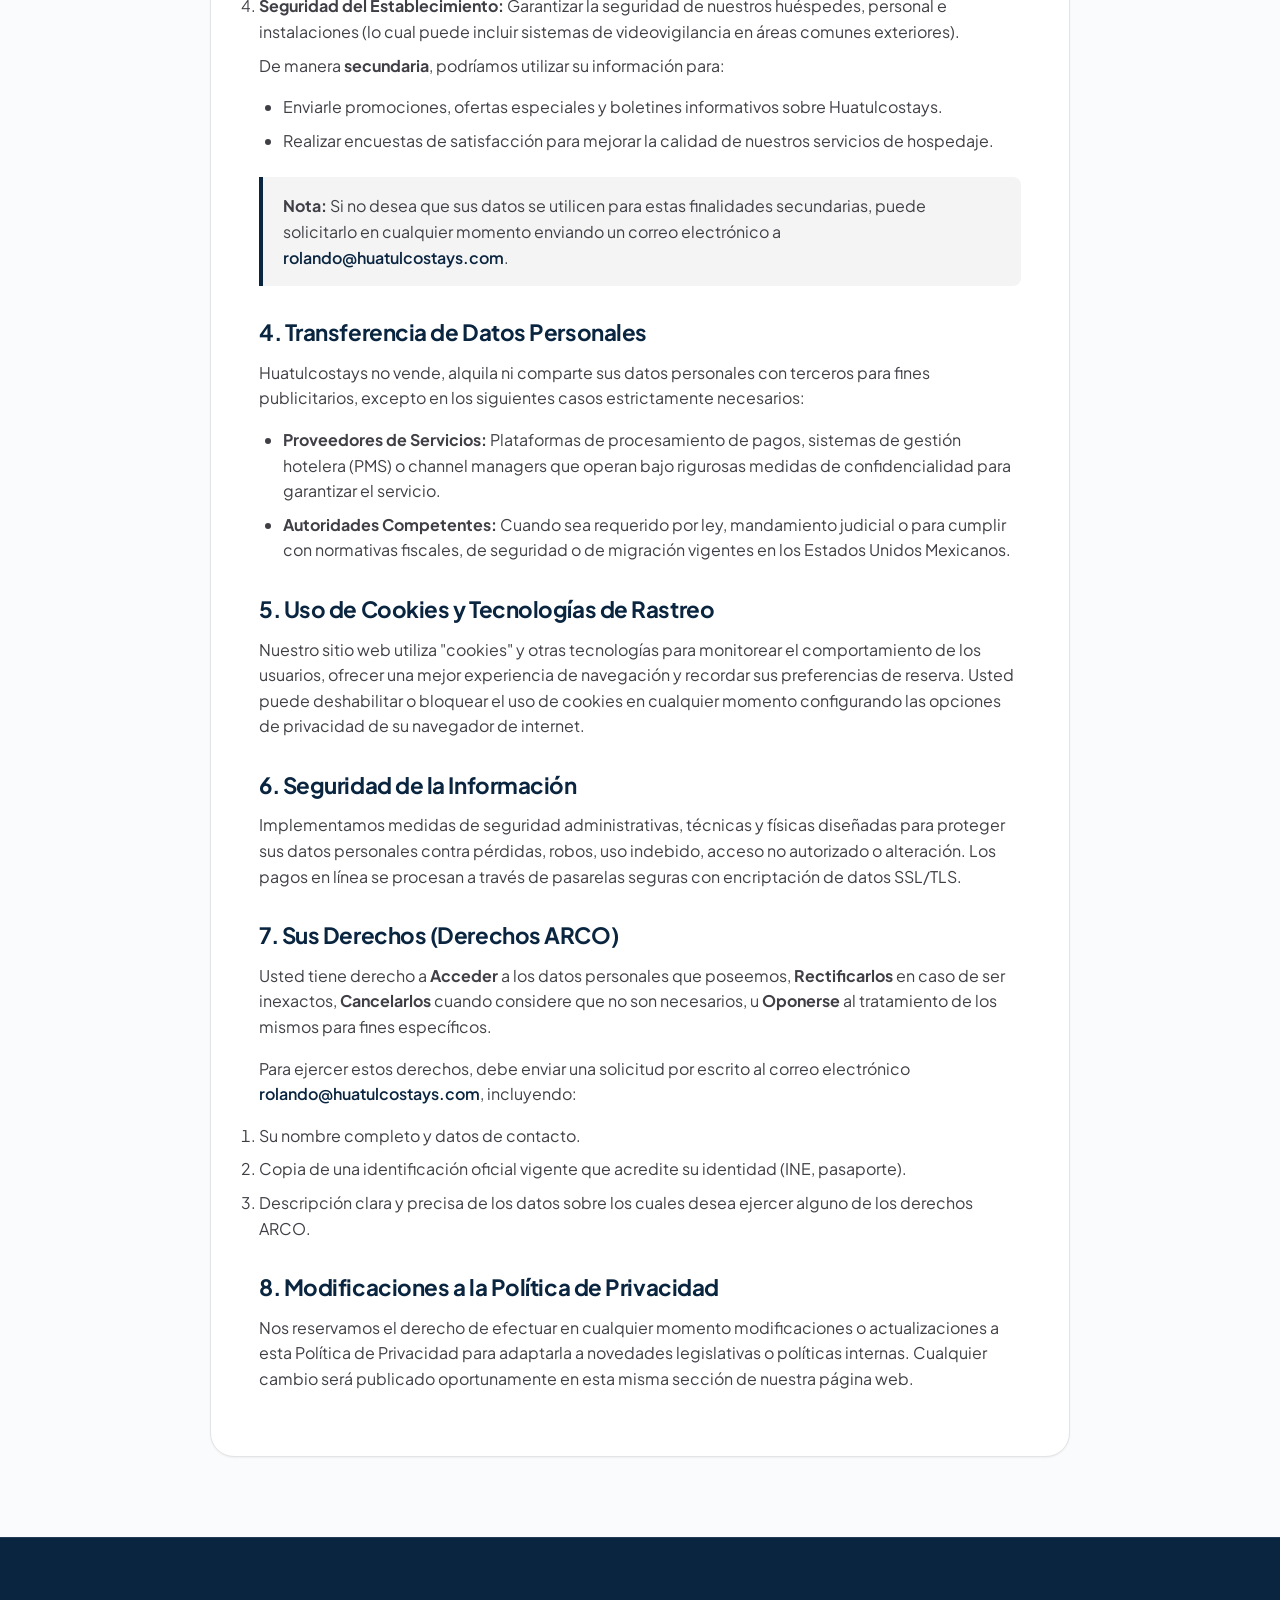
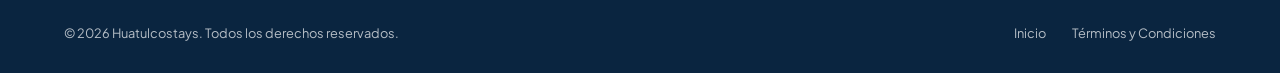
==== commit c7beee43: "fix(privacidad): update legal representative attention line to +529581314444" ====
--- a/privacidad.html
+++ b/privacidad.html
@@ -68,7 +68,7 @@
           <li><strong>Razón Social / Titular:</strong> Rolando Diaz Ceballos Corral</li>
           <li><strong>Domicilio:</strong> Circuito San Quintín 27, Colonia Las Trojes, Torreón, Coahuila de Zaragoza, C.P. 27010, México.</li>
           <li><strong>Correo electrónico de contacto:</strong> <a href="mailto:rolando@huatulcostays.com" style="color: var(--color-primary); font-weight: 600;">rolando@huatulcostays.com</a></li>
-          <li><strong>Línea de Atención / WhatsApp:</strong> <a href="https://wa.me/529581221111" target="_blank" rel="noopener noreferrer" style="color: var(--color-emerald); font-weight: 700;">+52 958 122 11 11</a></li>
+          <li><strong>Línea de Atención / WhatsApp:</strong> <a href="https://wa.me/529581314444" target="_blank" rel="noopener noreferrer" style="color: var(--color-emerald); font-weight: 700;">+52 958 131 44 44</a></li>
         </ul>
 
         <h2>2. Datos Personales que Recopilamos</h2>
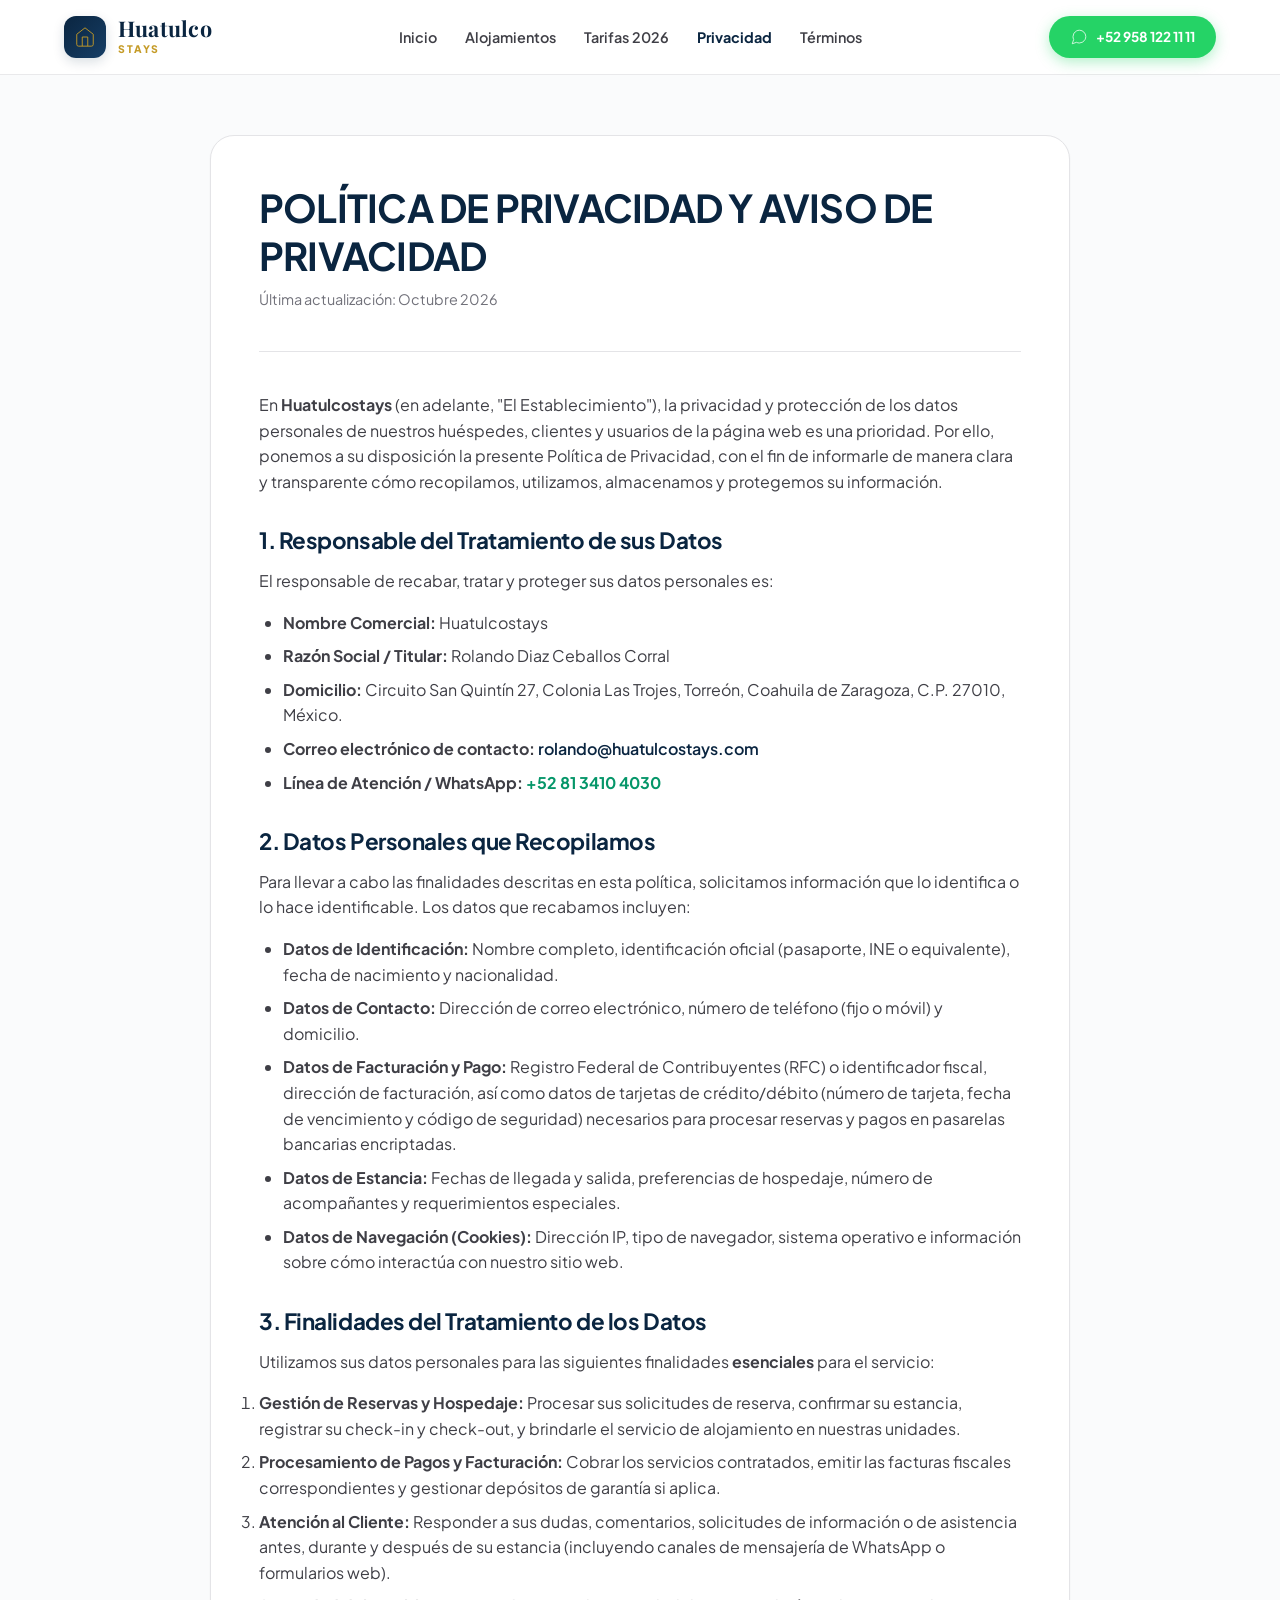
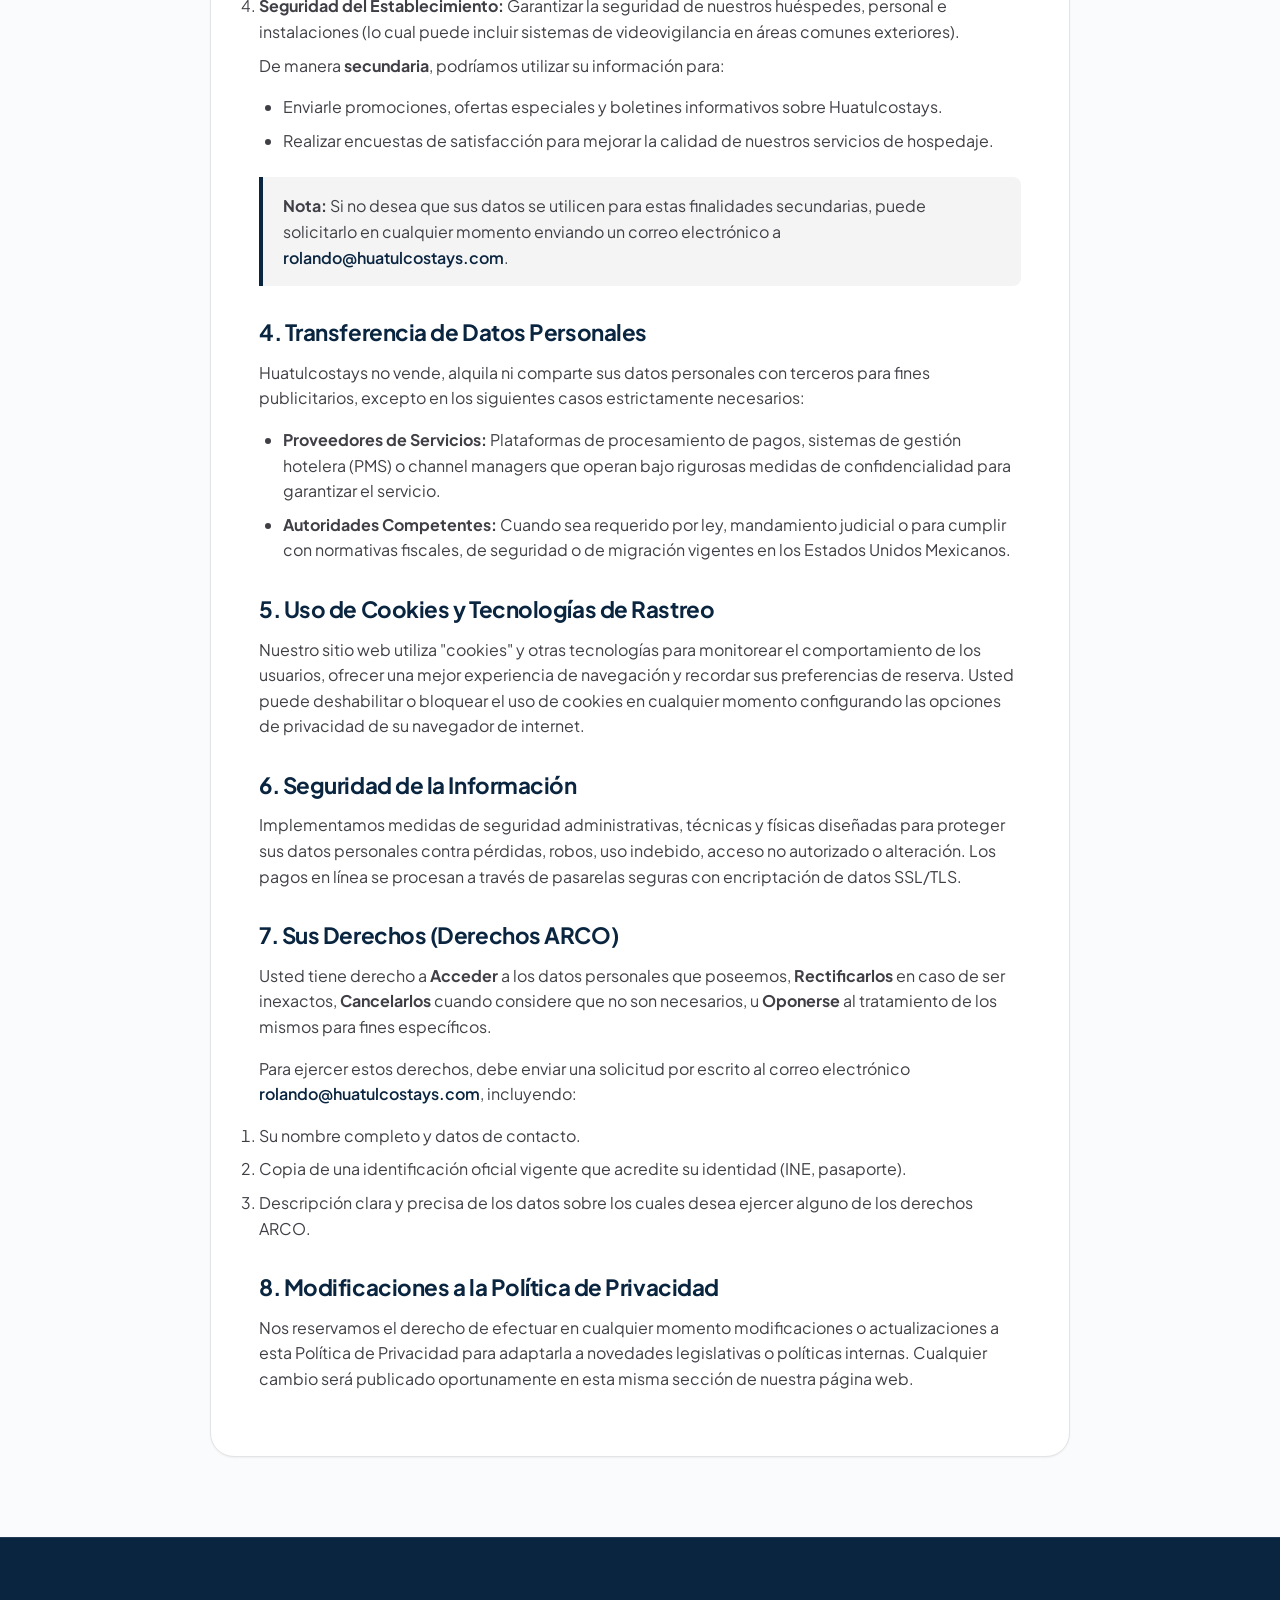
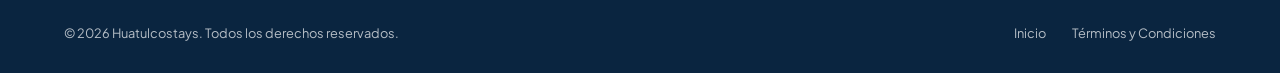
==== commit 32b3707c: "fix(privacidad): update data controller WhatsApp to +528134104030" ====
--- a/privacidad.html
+++ b/privacidad.html
@@ -68,7 +68,7 @@
           <li><strong>Razón Social / Titular:</strong> Rolando Diaz Ceballos Corral</li>
           <li><strong>Domicilio:</strong> Circuito San Quintín 27, Colonia Las Trojes, Torreón, Coahuila de Zaragoza, C.P. 27010, México.</li>
           <li><strong>Correo electrónico de contacto:</strong> <a href="mailto:rolando@huatulcostays.com" style="color: var(--color-primary); font-weight: 600;">rolando@huatulcostays.com</a></li>
-          <li><strong>Línea de Atención / WhatsApp:</strong> <a href="https://wa.me/529581314444" target="_blank" rel="noopener noreferrer" style="color: var(--color-emerald); font-weight: 700;">+52 958 131 44 44</a></li>
+          <li><strong>Línea de Atención / WhatsApp:</strong> <a href="https://wa.me/528134104030" target="_blank" rel="noopener noreferrer" style="color: var(--color-emerald); font-weight: 700;">+52 81 3410 4030</a></li>
         </ul>
 
         <h2>2. Datos Personales que Recopilamos</h2>
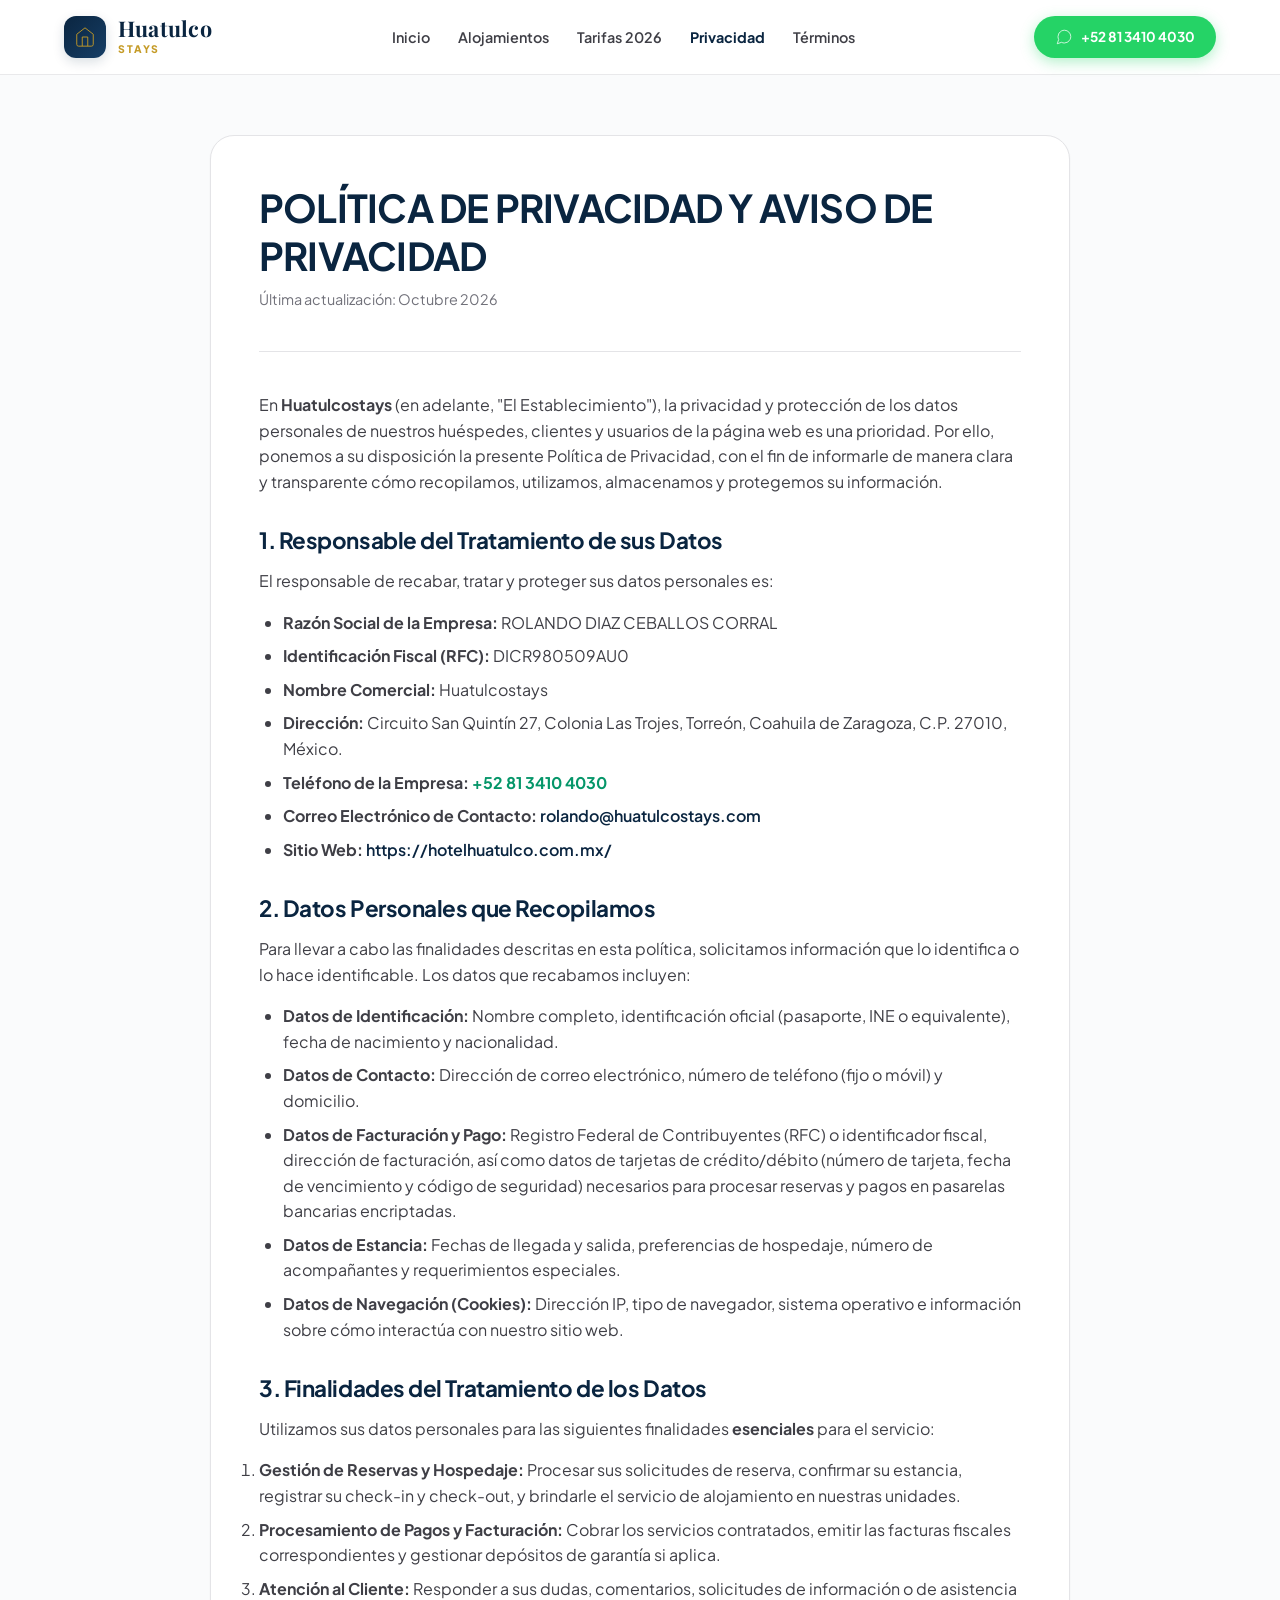
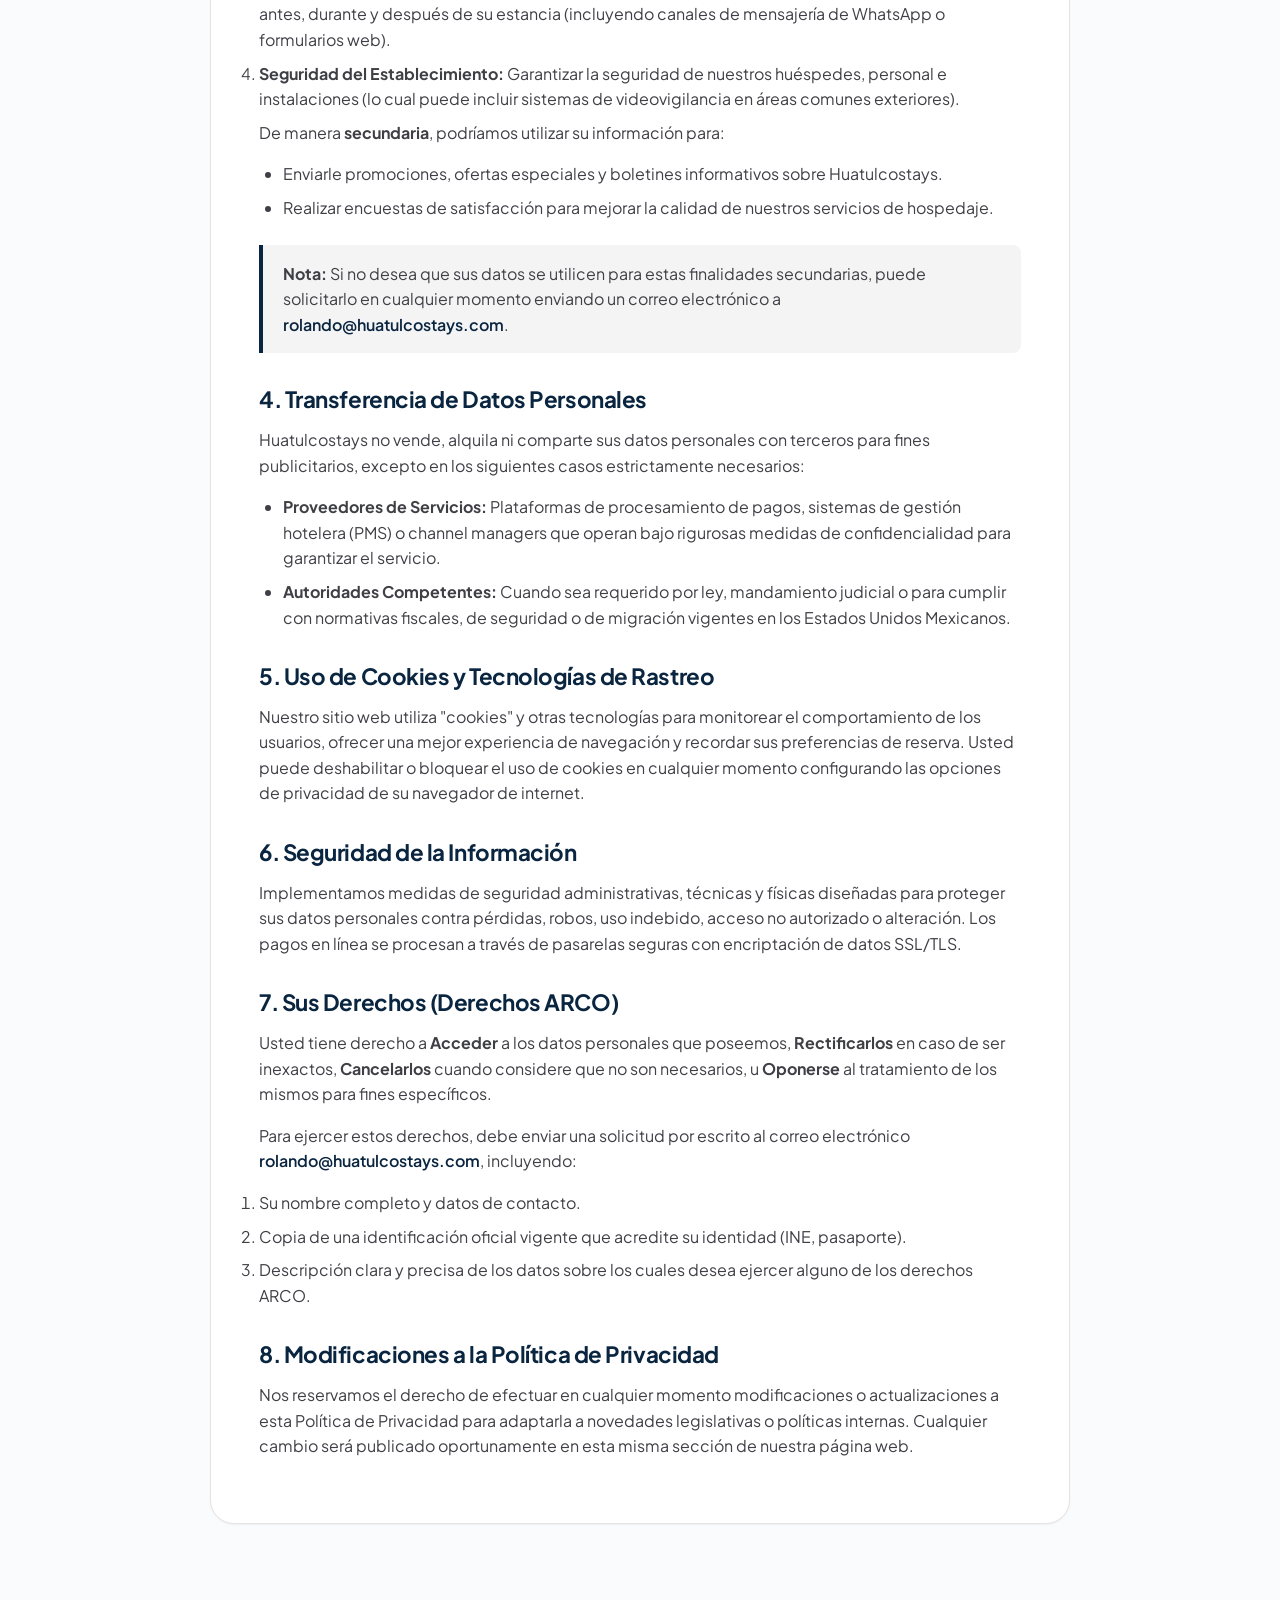
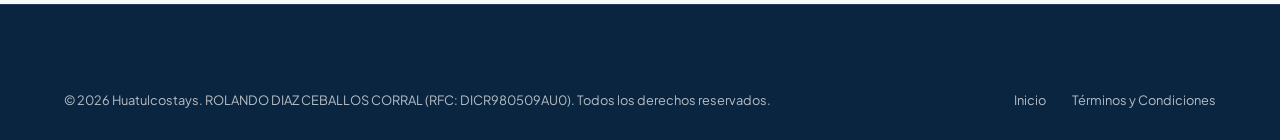
==== commit 4f937d06: "fix(legal): align terms, privacy, and business info with Meta Portfolio (RFC, Razón Social, Teléfono" ====
--- a/privacidad.html
+++ b/privacidad.html
@@ -39,11 +39,11 @@
         <li><a href="terminos.html" class="nav-link">Términos</a></li>
       </ul>
 
-      <a href="https://wa.me/529581221111" target="_blank" rel="noopener noreferrer" class="nav-cta">
+      <a href="https://wa.me/528134104030" target="_blank" rel="noopener noreferrer" class="nav-cta">
         <svg width="18" height="18" viewBox="0 0 24 24" fill="none" stroke="currentColor" strokeWidth="2.5" strokeLinecap="round" strokeLinejoin="round">
           <path d="M21 11.5a8.38 8.38 0 0 1-.9 3.8 8.5 8.5 0 0 1-7.6 4.7 8.38 8.38 0 0 1-3.8-.9L3 21l1.9-5.7a8.38 8.38 0 0 1-.9-3.8 8.5 8.5 0 0 1 4.7-7.6 8.38 8.38 0 0 1 3.8-.9h.5a8.48 8.48 0 0 1 8 8v.5z"></path>
         </svg>
-        <span>+52 958 122 11 11</span>
+        <span>+52 81 3410 4030</span>
       </a>
     </div>
   </nav>
@@ -64,11 +64,13 @@
         <h2>1. Responsable del Tratamiento de sus Datos</h2>
         <p>El responsable de recabar, tratar y proteger sus datos personales es:</p>
         <ul>
+          <li><strong>Razón Social de la Empresa:</strong> ROLANDO DIAZ CEBALLOS CORRAL</li>
+          <li><strong>Identificación Fiscal (RFC):</strong> DICR980509AU0</li>
           <li><strong>Nombre Comercial:</strong> Huatulcostays</li>
-          <li><strong>Razón Social / Titular:</strong> Rolando Diaz Ceballos Corral</li>
-          <li><strong>Domicilio:</strong> Circuito San Quintín 27, Colonia Las Trojes, Torreón, Coahuila de Zaragoza, C.P. 27010, México.</li>
-          <li><strong>Correo electrónico de contacto:</strong> <a href="mailto:rolando@huatulcostays.com" style="color: var(--color-primary); font-weight: 600;">rolando@huatulcostays.com</a></li>
-          <li><strong>Línea de Atención / WhatsApp:</strong> <a href="https://wa.me/528134104030" target="_blank" rel="noopener noreferrer" style="color: var(--color-emerald); font-weight: 700;">+52 81 3410 4030</a></li>
+          <li><strong>Dirección:</strong> Circuito San Quintín 27, Colonia Las Trojes, Torreón, Coahuila de Zaragoza, C.P. 27010, México.</li>
+          <li><strong>Teléfono de la Empresa:</strong> <a href="https://wa.me/528134104030" target="_blank" rel="noopener noreferrer" style="color: var(--color-emerald); font-weight: 700;">+52 81 3410 4030</a></li>
+          <li><strong>Correo Electrónico de Contacto:</strong> <a href="mailto:rolando@huatulcostays.com" style="color: var(--color-primary); font-weight: 600;">rolando@huatulcostays.com</a></li>
+          <li><strong>Sitio Web:</strong> <a href="https://hotelhuatulco.com.mx/" target="_blank" rel="noopener noreferrer" style="color: var(--color-primary); font-weight: 600;">https://hotelhuatulco.com.mx/</a></li>
         </ul>
 
         <h2>2. Datos Personales que Recopilamos</h2>
@@ -143,7 +145,7 @@
     <div class="container">
       <div class="footer-bottom">
         <div>
-          © 2026 Huatulcostays. Todos los derechos reservados.
+          © 2026 Huatulcostays. ROLANDO DIAZ CEBALLOS CORRAL (RFC: DICR980509AU0). Todos los derechos reservados.
         </div>
         <div>
           <a href="index.html" style="color: rgba(255,255,255,0.7); margin-right: 1.5rem;">Inicio</a>
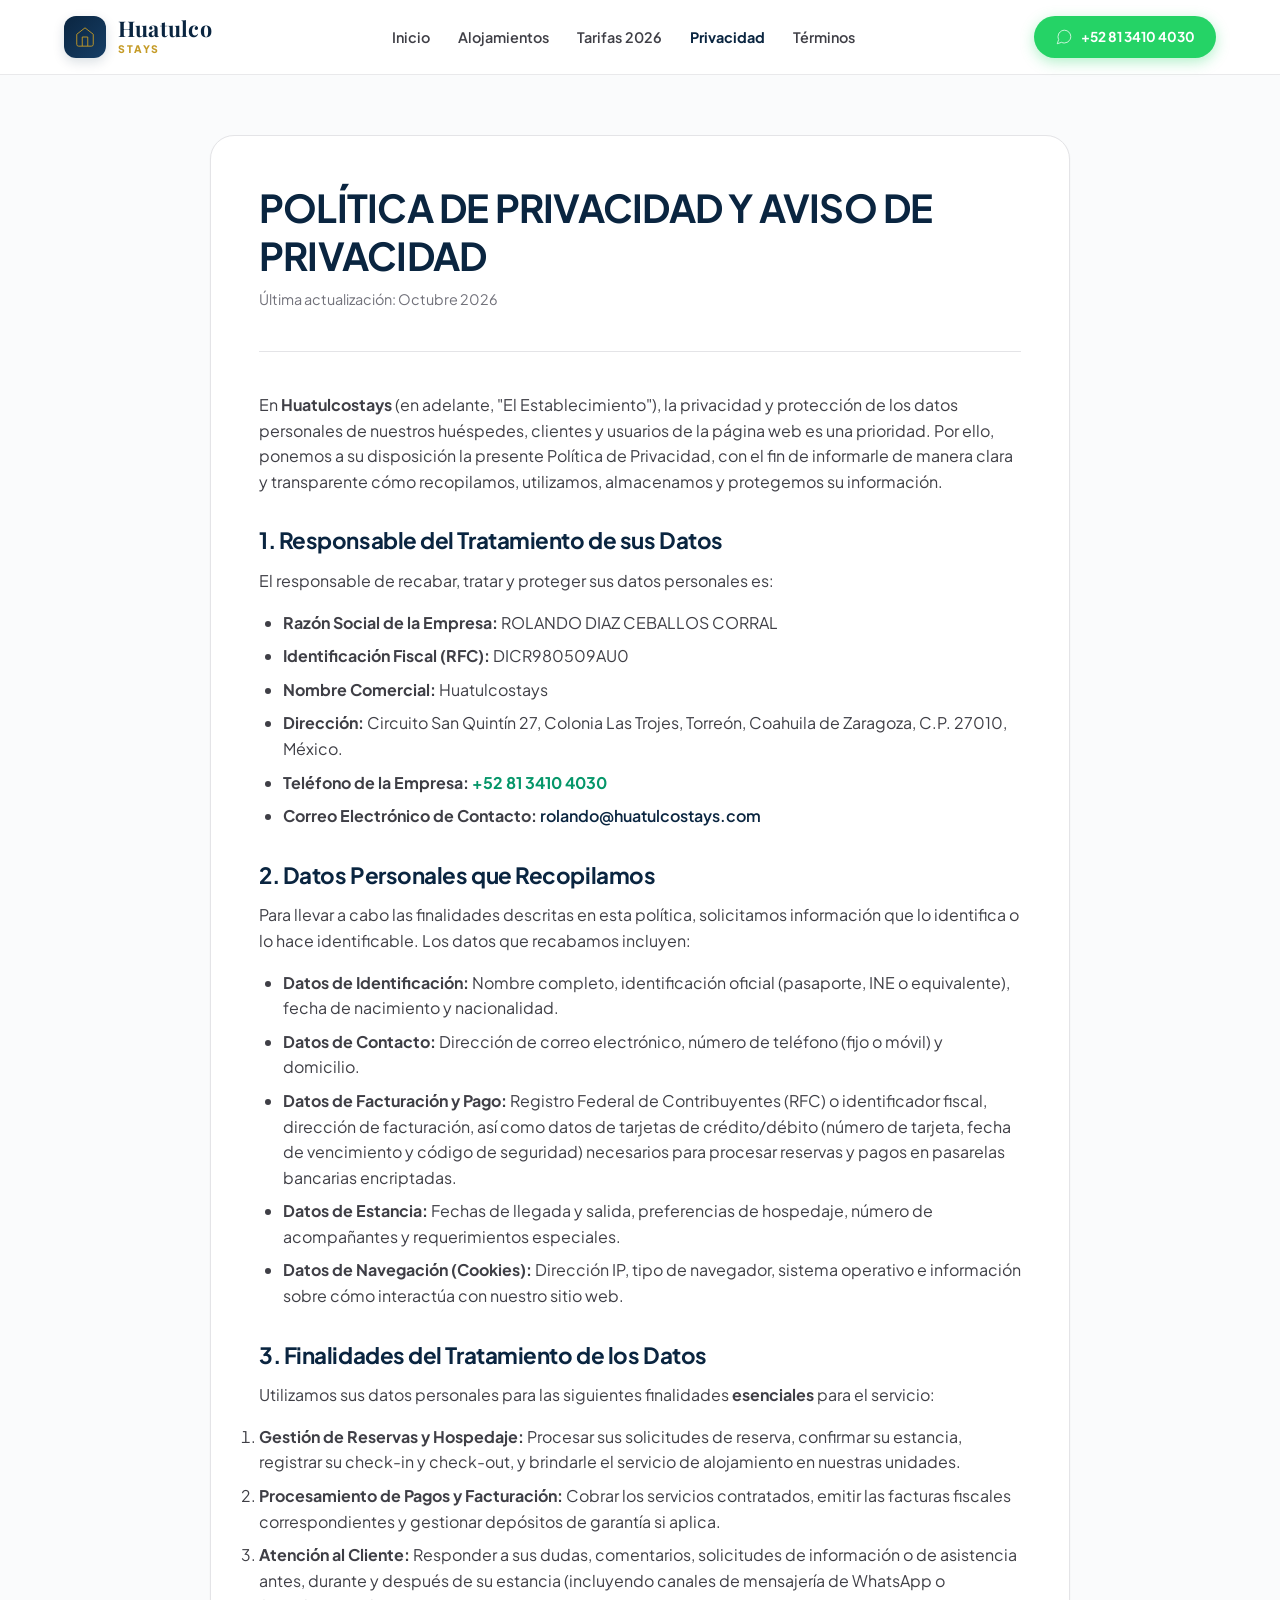
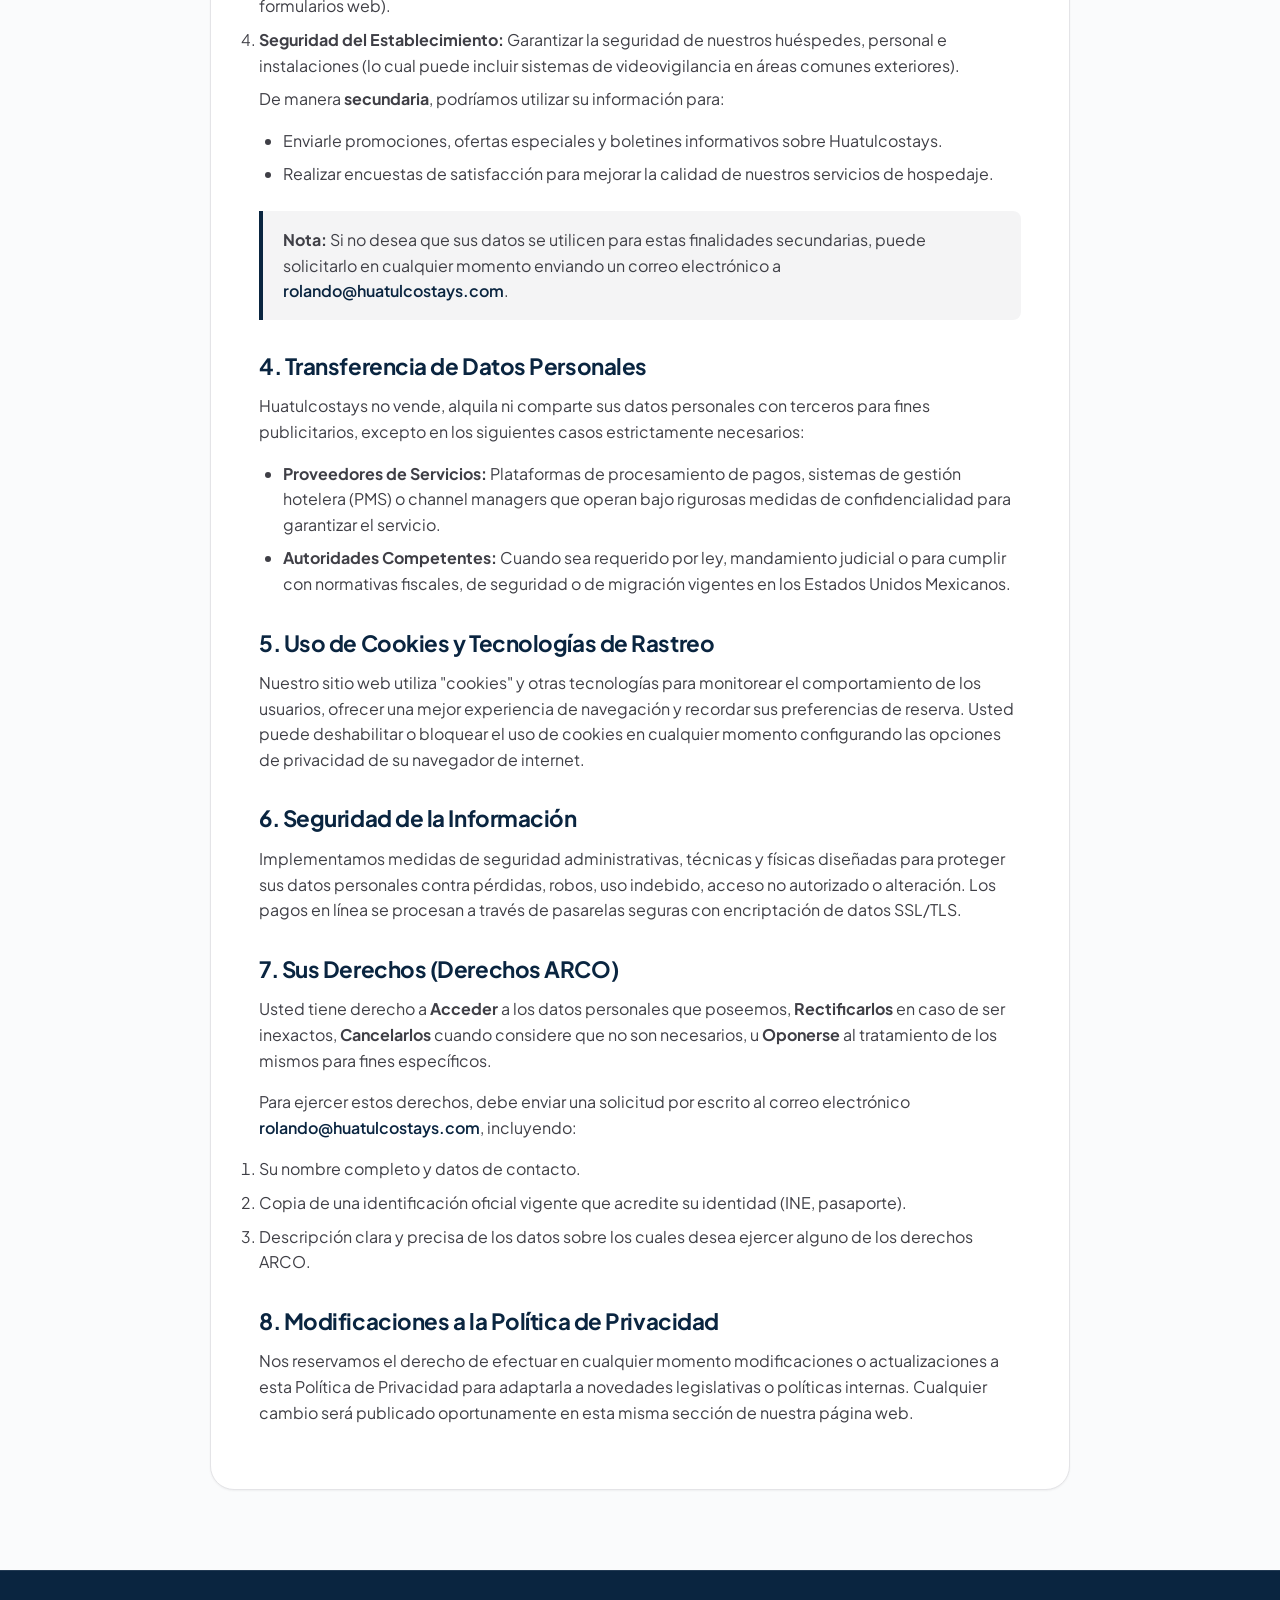
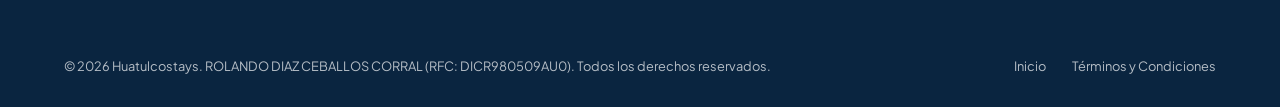
==== commit 66c19e78: "fix(legal): remove redundant Sitio Web line from privacy and terms" ====
--- a/privacidad.html
+++ b/privacidad.html
@@ -70,7 +70,6 @@
           <li><strong>Dirección:</strong> Circuito San Quintín 27, Colonia Las Trojes, Torreón, Coahuila de Zaragoza, C.P. 27010, México.</li>
           <li><strong>Teléfono de la Empresa:</strong> <a href="https://wa.me/528134104030" target="_blank" rel="noopener noreferrer" style="color: var(--color-emerald); font-weight: 700;">+52 81 3410 4030</a></li>
           <li><strong>Correo Electrónico de Contacto:</strong> <a href="mailto:rolando@huatulcostays.com" style="color: var(--color-primary); font-weight: 600;">rolando@huatulcostays.com</a></li>
-          <li><strong>Sitio Web:</strong> <a href="https://hotelhuatulco.com.mx/" target="_blank" rel="noopener noreferrer" style="color: var(--color-primary); font-weight: 600;">https://hotelhuatulco.com.mx/</a></li>
         </ul>
 
         <h2>2. Datos Personales que Recopilamos</h2>
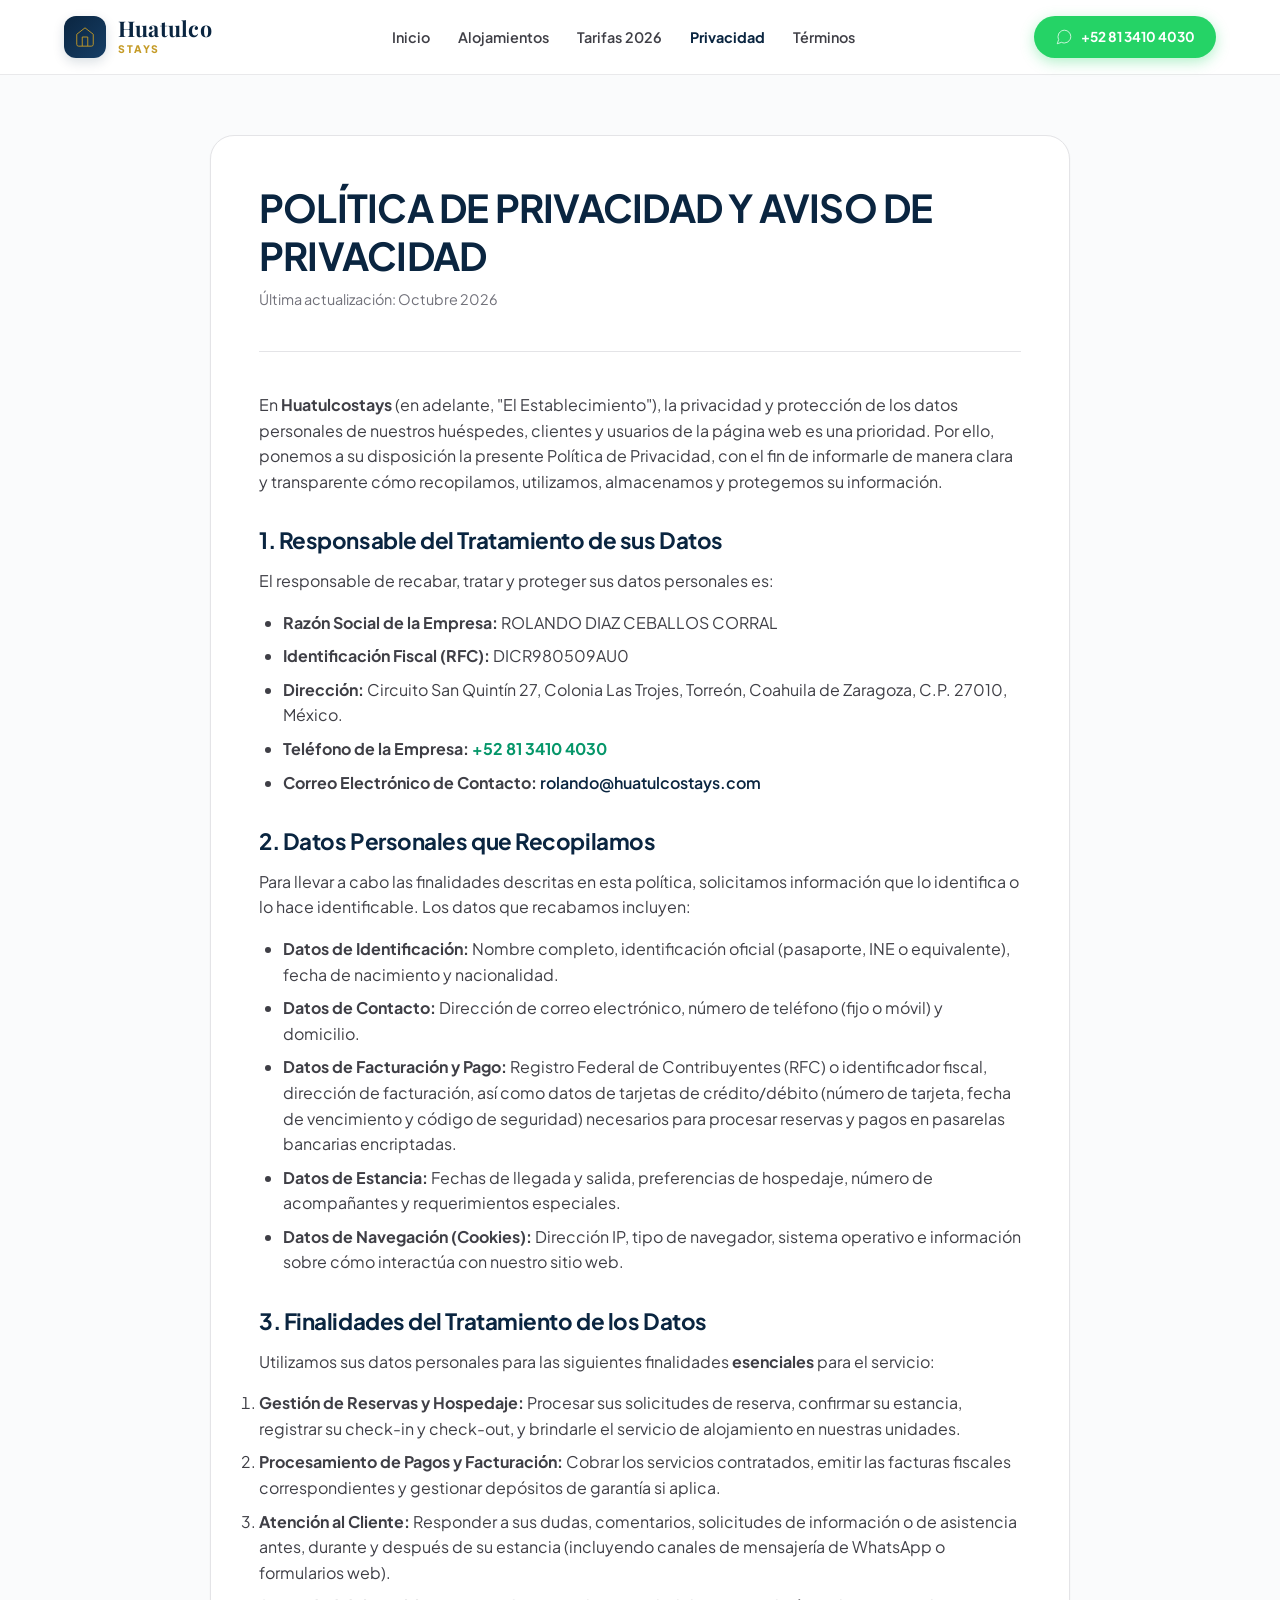
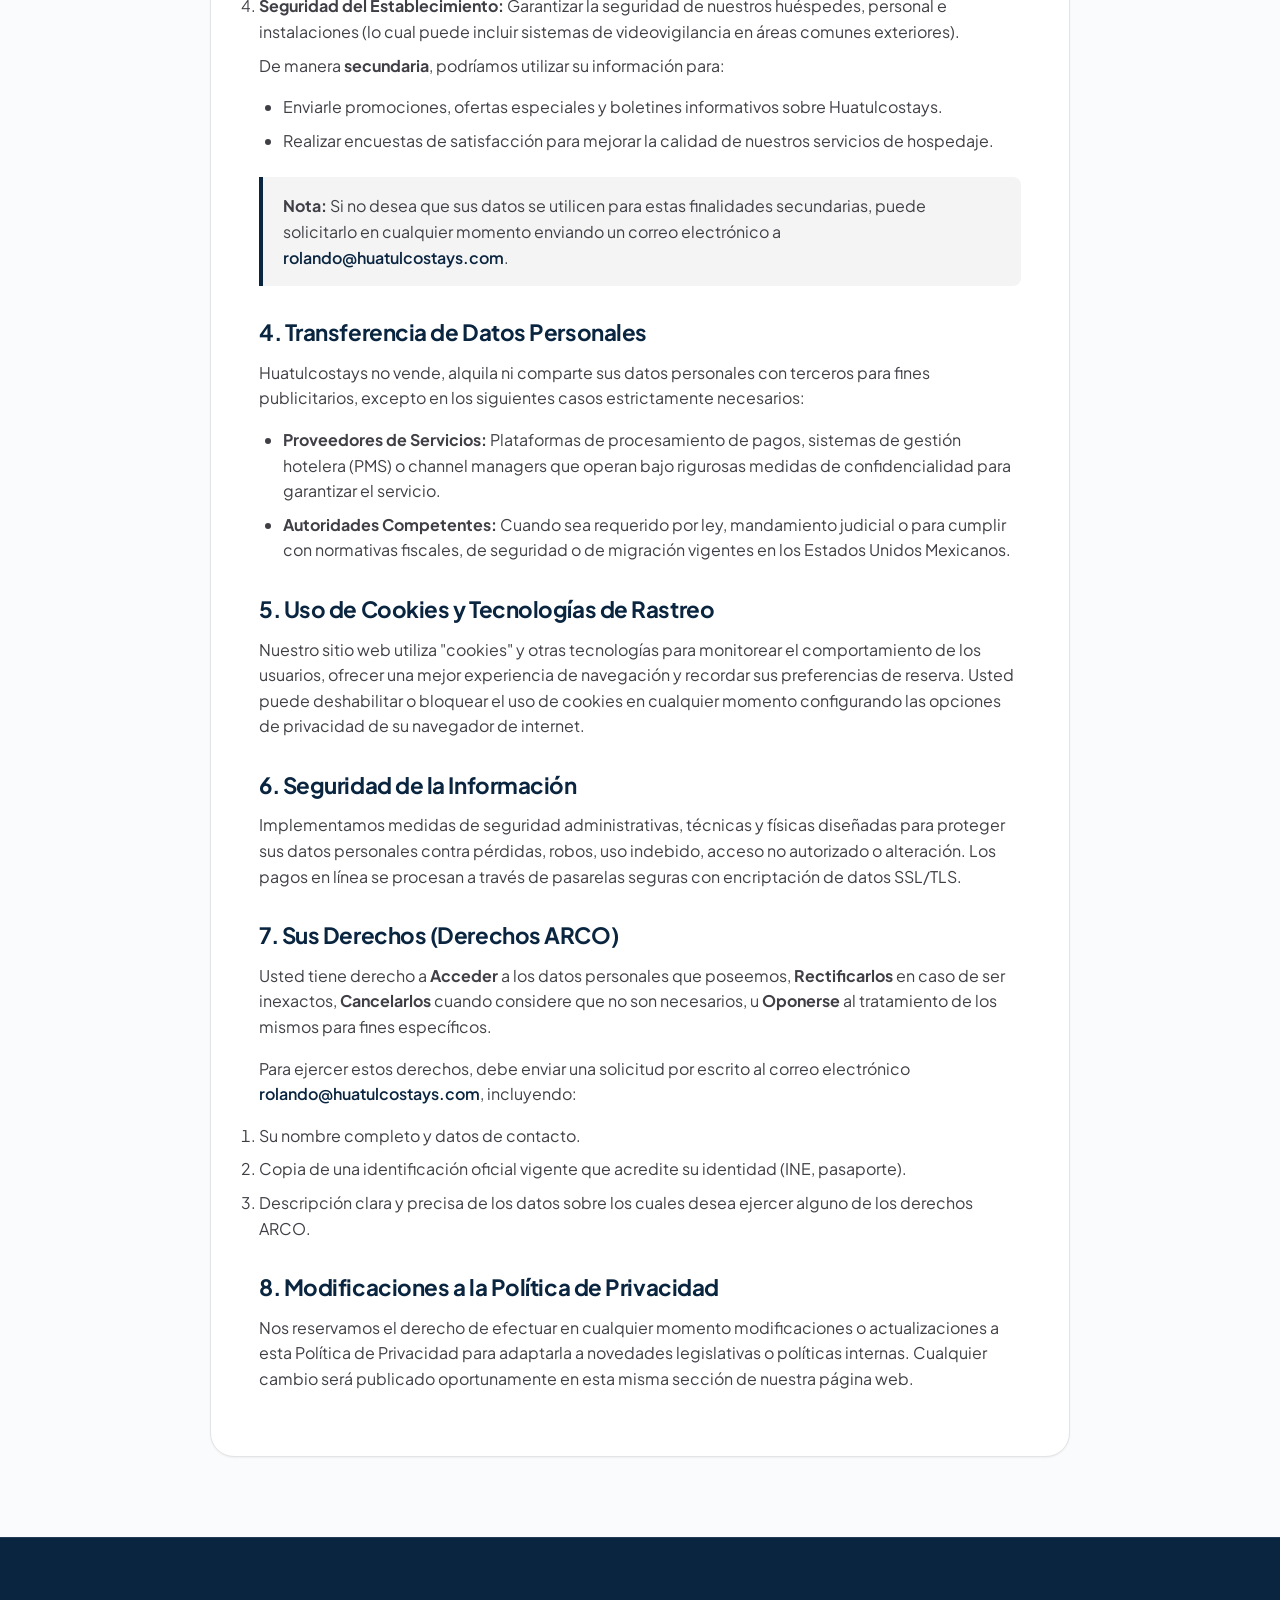
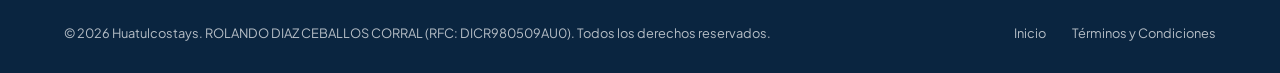
==== commit 62de7d73: "fix(legal): remove Nombre Comercial from privacy and terms" ====
--- a/privacidad.html
+++ b/privacidad.html
@@ -66,7 +66,6 @@
         <ul>
           <li><strong>Razón Social de la Empresa:</strong> ROLANDO DIAZ CEBALLOS CORRAL</li>
           <li><strong>Identificación Fiscal (RFC):</strong> DICR980509AU0</li>
-          <li><strong>Nombre Comercial:</strong> Huatulcostays</li>
           <li><strong>Dirección:</strong> Circuito San Quintín 27, Colonia Las Trojes, Torreón, Coahuila de Zaragoza, C.P. 27010, México.</li>
           <li><strong>Teléfono de la Empresa:</strong> <a href="https://wa.me/528134104030" target="_blank" rel="noopener noreferrer" style="color: var(--color-emerald); font-weight: 700;">+52 81 3410 4030</a></li>
           <li><strong>Correo Electrónico de Contacto:</strong> <a href="mailto:rolando@huatulcostays.com" style="color: var(--color-primary); font-weight: 600;">rolando@huatulcostays.com</a></li>
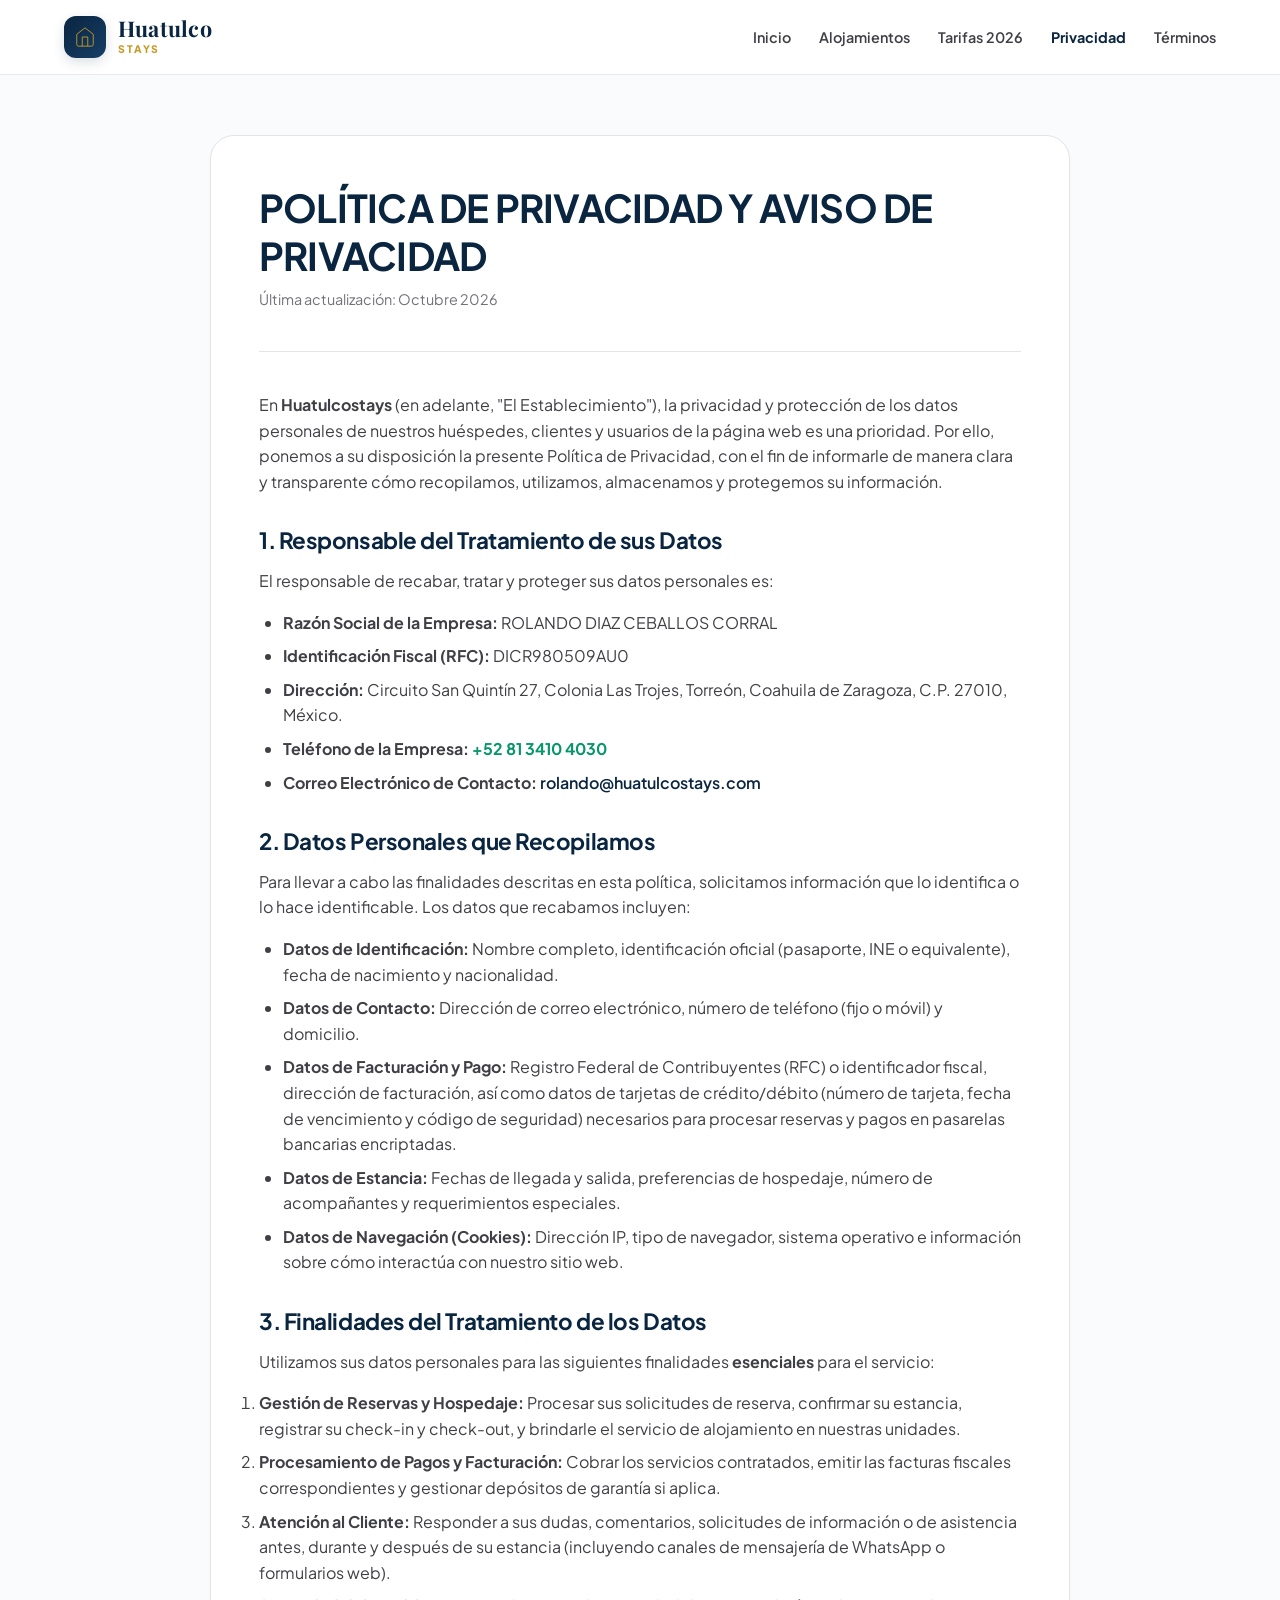
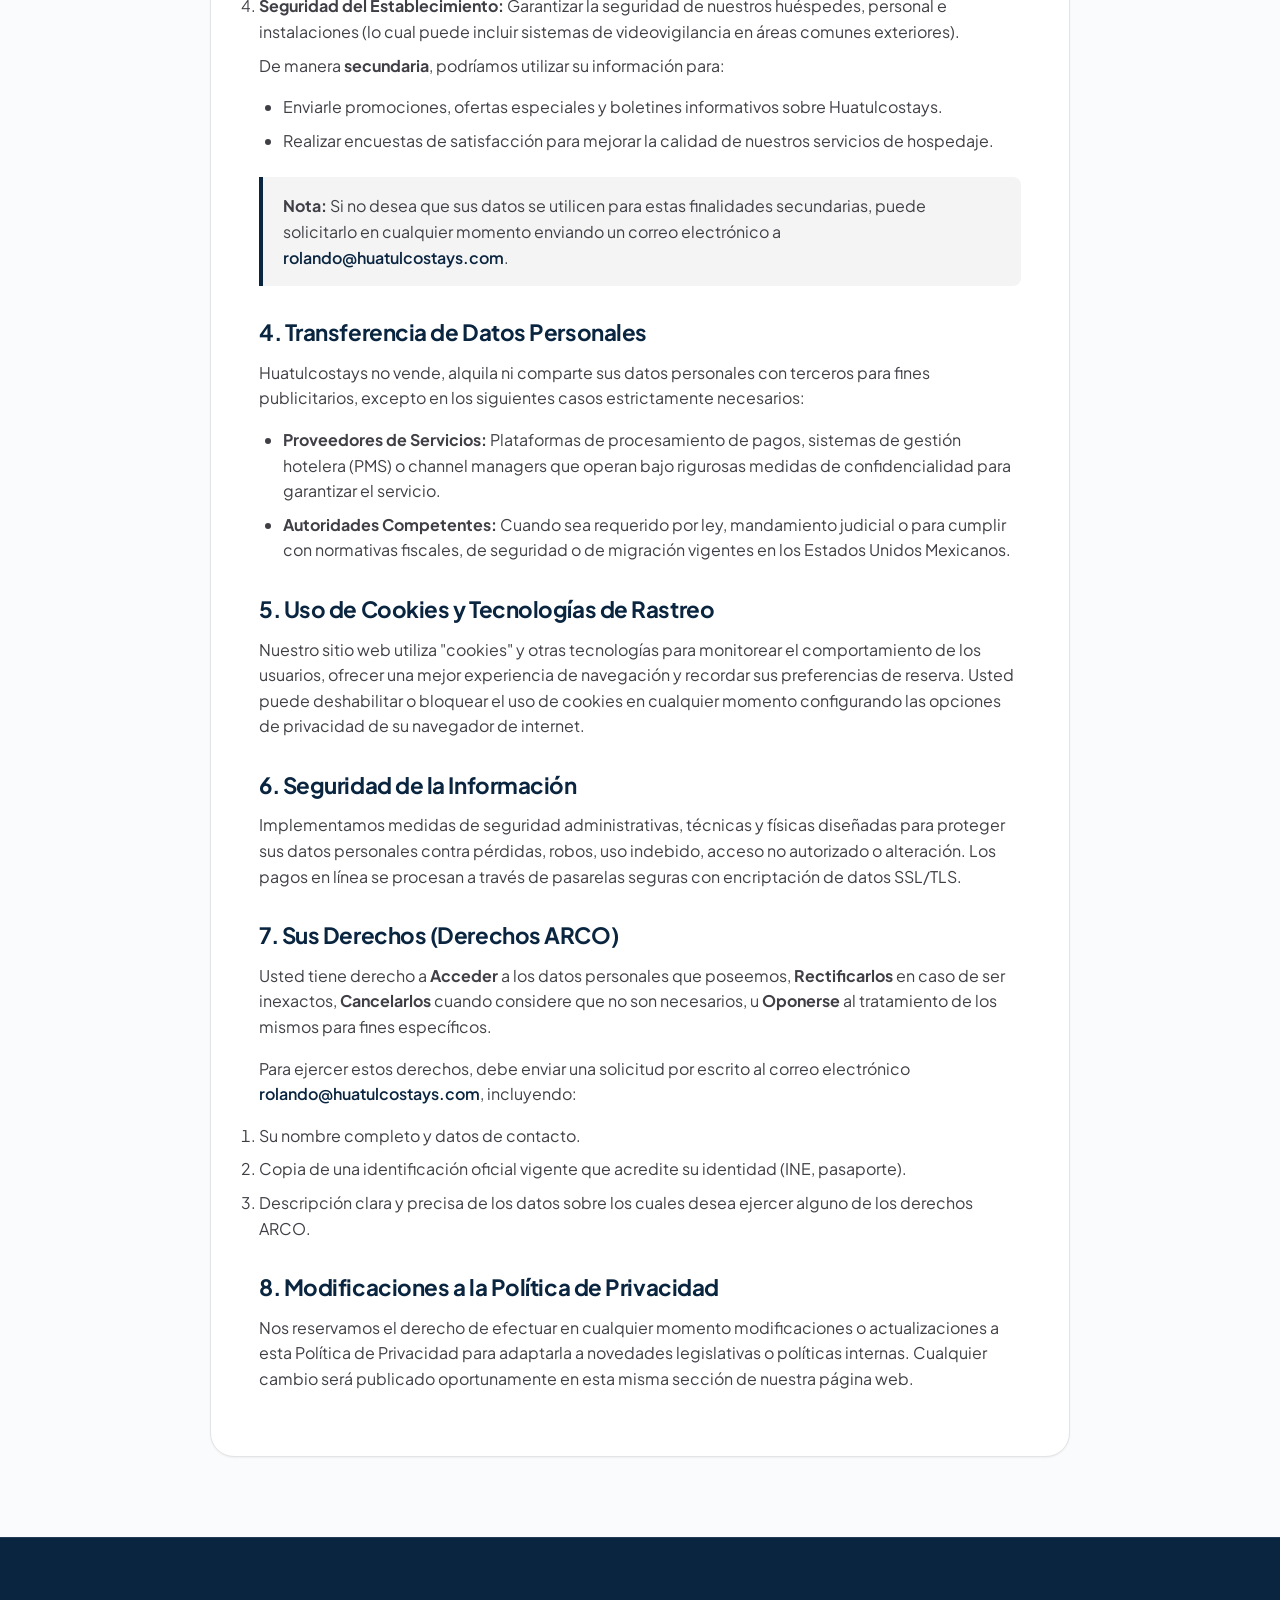
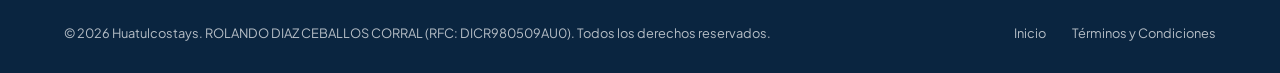
==== commit 8642515c: "fix(nav): remove header WhatsApp CTA button from legal pages (privacy & terms)" ====
--- a/privacidad.html
+++ b/privacidad.html
@@ -38,13 +38,6 @@
         <li><a href="privacidad.html" class="nav-link" style="color: var(--color-primary); font-weight: 700;">Privacidad</a></li>
         <li><a href="terminos.html" class="nav-link">Términos</a></li>
       </ul>
-
-      <a href="https://wa.me/528134104030" target="_blank" rel="noopener noreferrer" class="nav-cta">
-        <svg width="18" height="18" viewBox="0 0 24 24" fill="none" stroke="currentColor" strokeWidth="2.5" strokeLinecap="round" strokeLinejoin="round">
-          <path d="M21 11.5a8.38 8.38 0 0 1-.9 3.8 8.5 8.5 0 0 1-7.6 4.7 8.38 8.38 0 0 1-3.8-.9L3 21l1.9-5.7a8.38 8.38 0 0 1-.9-3.8 8.5 8.5 0 0 1 4.7-7.6 8.38 8.38 0 0 1 3.8-.9h.5a8.48 8.48 0 0 1 8 8v.5z"></path>
-        </svg>
-        <span>+52 81 3410 4030</span>
-      </a>
     </div>
   </nav>
 
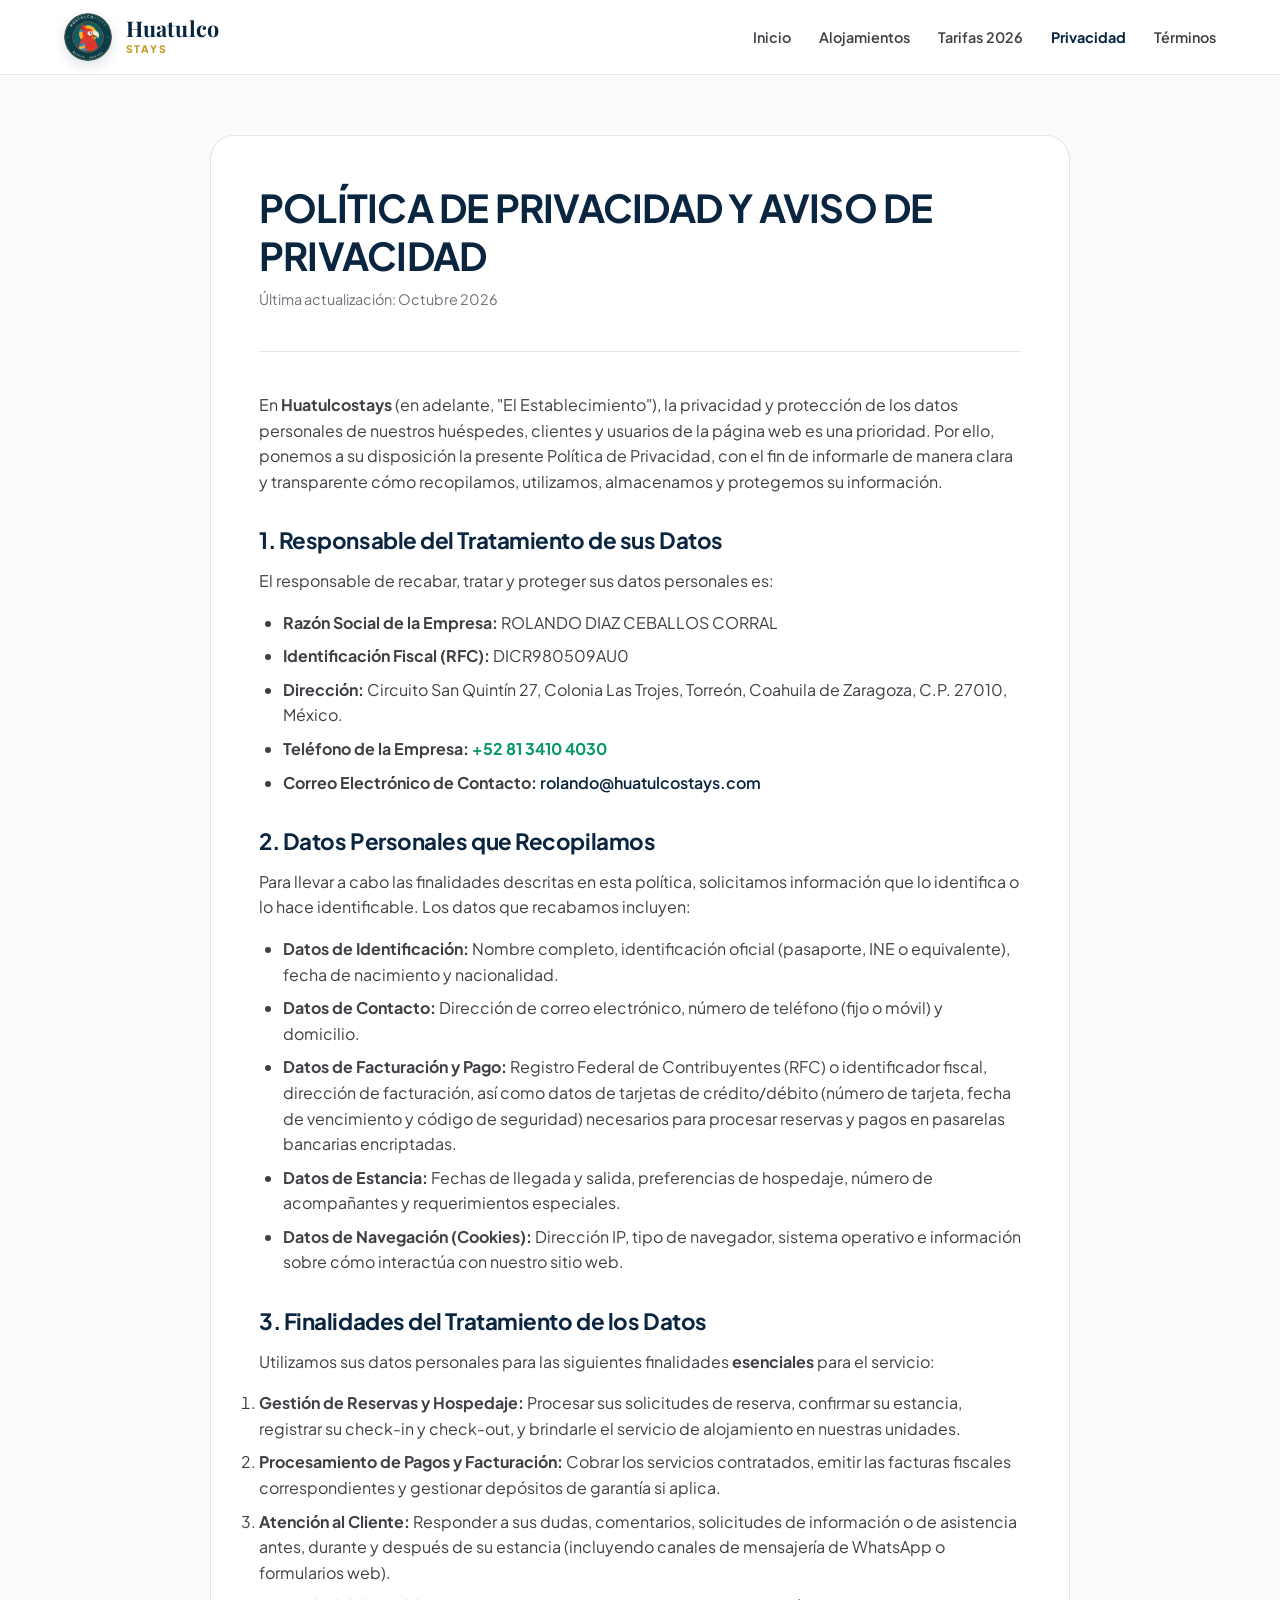
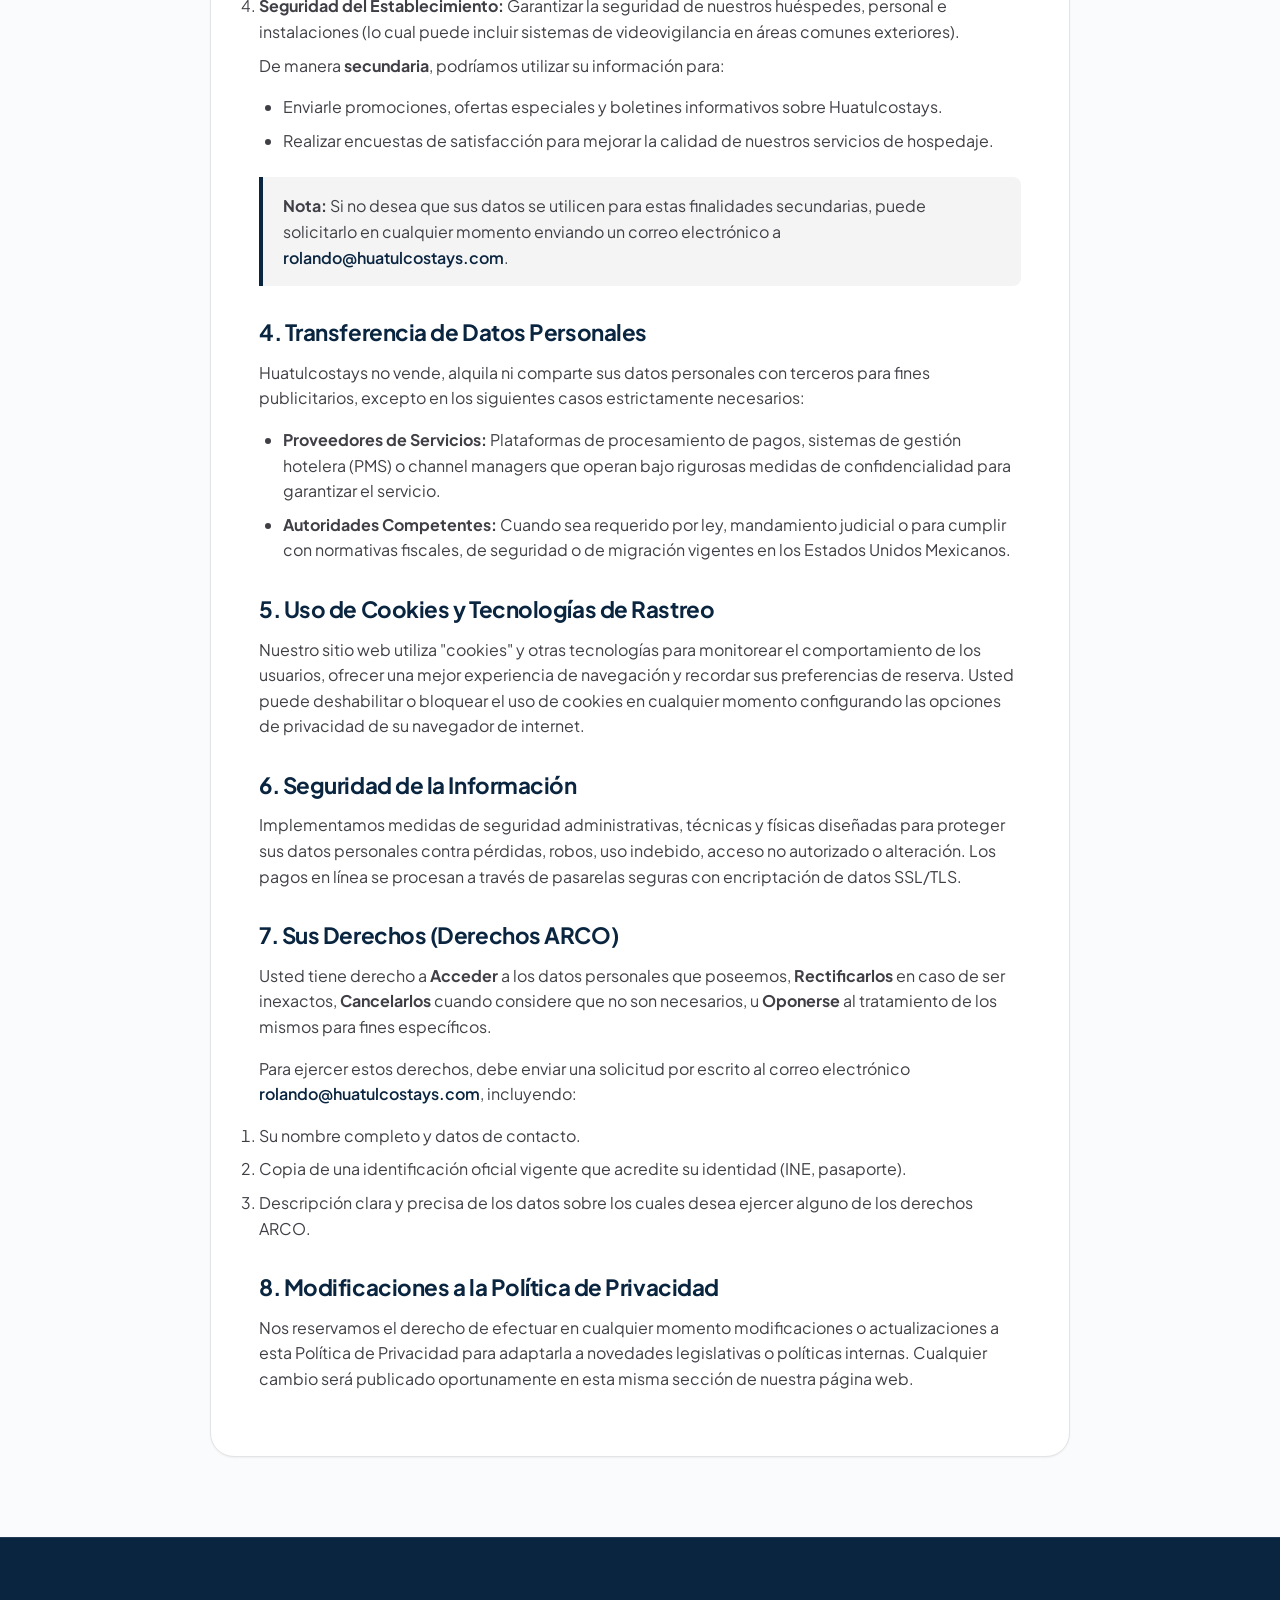
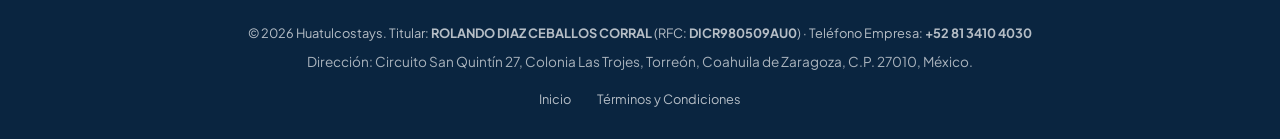
==== commit 9714e4f6: "feat(branding): add official Huatulcostays emblem logo and display full corporate contact details (R" ====
--- a/privacidad.html
+++ b/privacidad.html
@@ -11,6 +11,9 @@
   <link rel="preconnect" href="https://fonts.gstatic.com" crossorigin>
   <link href="https://fonts.googleapis.com/css2?family=Playfair+Display:ital,wght@0,600;0,700;1,600&family=Plus+Jakarta+Sans:wght@400;500;600;700;800&display=swap" rel="stylesheet">
   
+  <link rel="icon" type="image/png" href="images/favicon.png">
+  <link rel="apple-touch-icon" href="images/favicon.png">
+  
   <link rel="stylesheet" href="styles.css">
 </head>
 <body>
@@ -19,12 +22,7 @@
   <nav class="navbar">
     <div class="container nav-inner">
       <a href="index.html" class="brand-logo">
-        <div class="brand-icon">
-          <svg width="22" height="22" viewBox="0 0 24 24" fill="none" stroke="currentColor" strokeWidth="2.2" strokeLinecap="round" strokeLinejoin="round">
-            <path d="M3 9l9-7 9 7v11a2 2 0 0 1-2 2H5a2 2 0 0 1-2-2z"></path>
-            <polyline points="9 22 9 12 15 12 15 22"></polyline>
-          </svg>
-        </div>
+        <img src="images/logo.png" alt="Huatulcostays" class="brand-img" width="48" height="48">
         <div class="brand-text">
           <span class="brand-title">Huatulco</span>
           <span class="brand-sub">stays</span>
@@ -134,11 +132,14 @@
   <!-- Footer -->
   <footer class="footer">
     <div class="container">
-      <div class="footer-bottom">
+      <div class="footer-bottom" style="display: flex; flex-direction: column; gap: 0.5rem; text-align: center;">
         <div>
-          © 2026 Huatulcostays. ROLANDO DIAZ CEBALLOS CORRAL (RFC: DICR980509AU0). Todos los derechos reservados.
+          © 2026 Huatulcostays. Titular: <strong>ROLANDO DIAZ CEBALLOS CORRAL</strong> (RFC: <strong>DICR980509AU0</strong>) · Teléfono Empresa: <strong>+52 81 3410 4030</strong>
         </div>
-        <div>
+        <div style="font-size: 0.85rem; color: rgba(255,255,255,0.65);">
+          Dirección: Circuito San Quintín 27, Colonia Las Trojes, Torreón, Coahuila de Zaragoza, C.P. 27010, México.
+        </div>
+        <div style="margin-top: 0.5rem;">
           <a href="index.html" style="color: rgba(255,255,255,0.7); margin-right: 1.5rem;">Inicio</a>
           <a href="terminos.html" style="color: rgba(255,255,255,0.7);">Términos y Condiciones</a>
         </div>
--- a/styles.css
+++ b/styles.css
@@ -146,19 +146,23 @@
 .brand-logo {
   display: flex;
   align-items: center;
-  gap: 0.75rem;
-}
-
-.brand-icon {
-  width: 42px;
-  height: 42px;
-  background: linear-gradient(135deg, var(--color-primary), var(--color-primary-light));
-  color: var(--color-accent);
-  border-radius: var(--radius-md);
-  display: flex;
-  align-items: center;
-  justify-content: center;
+  gap: 0.85rem;
+  text-decoration: none;
+}
+
+.brand-img {
+  width: 48px;
+  height: 48px;
+  border-radius: 50%;
+  object-fit: cover;
+  display: block;
   box-shadow: 0 4px 12px rgba(10, 37, 64, 0.15);
+  transition: transform 0.25s ease;
+  flex-shrink: 0;
+}
+
+.brand-logo:hover .brand-img {
+  transform: scale(1.05);
 }
 
 .brand-text {
